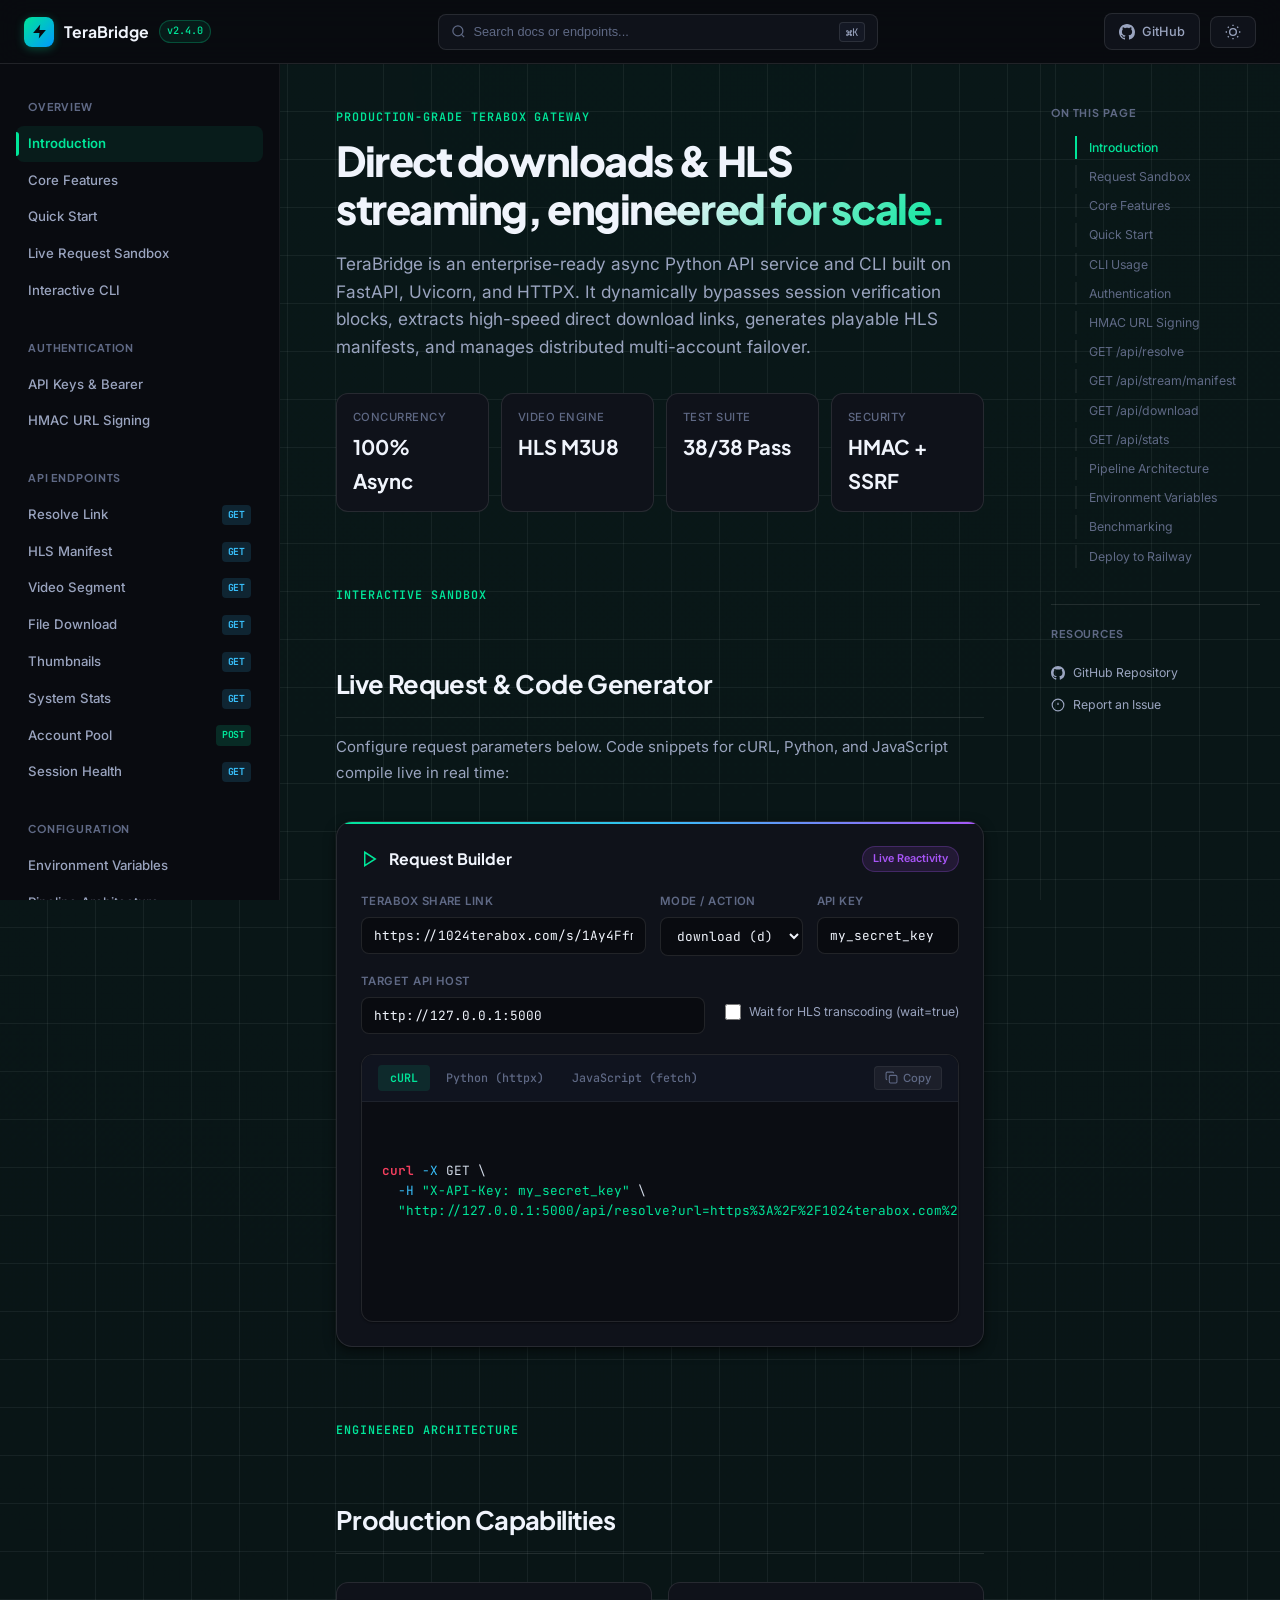
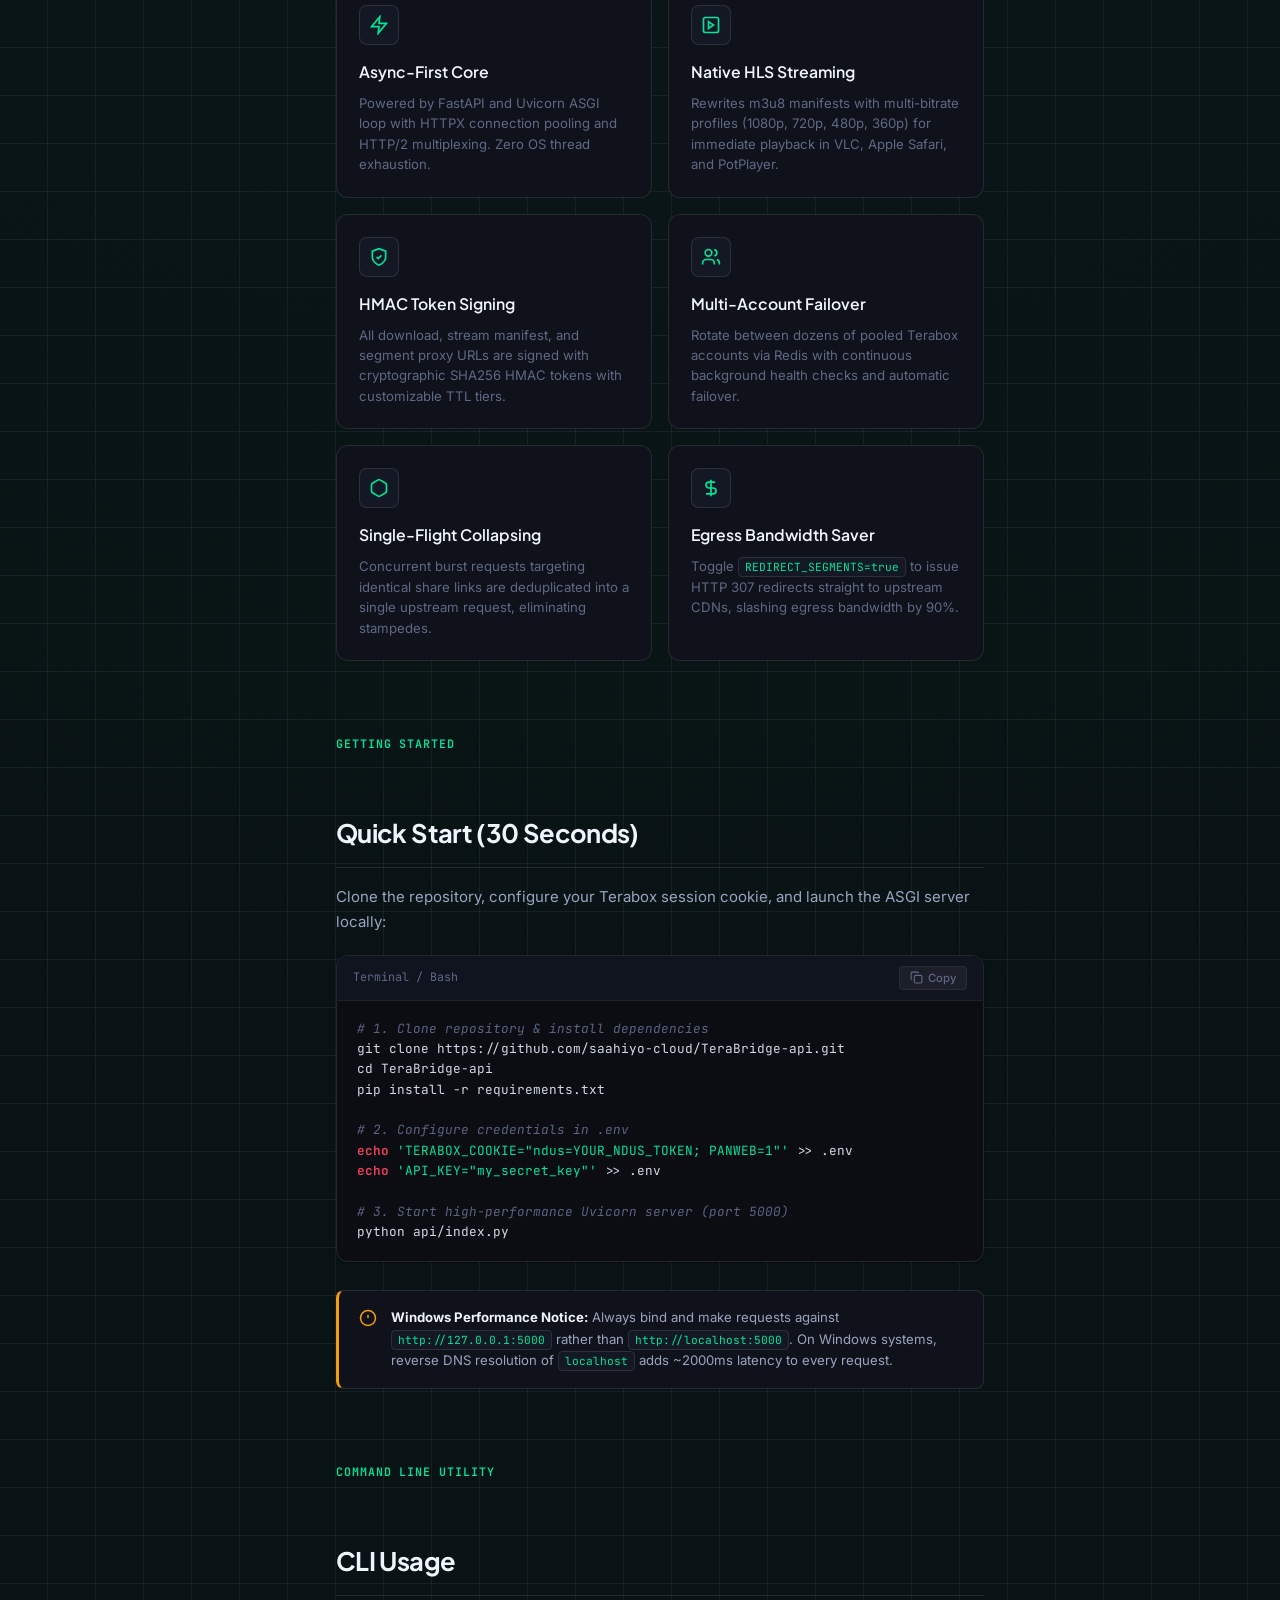
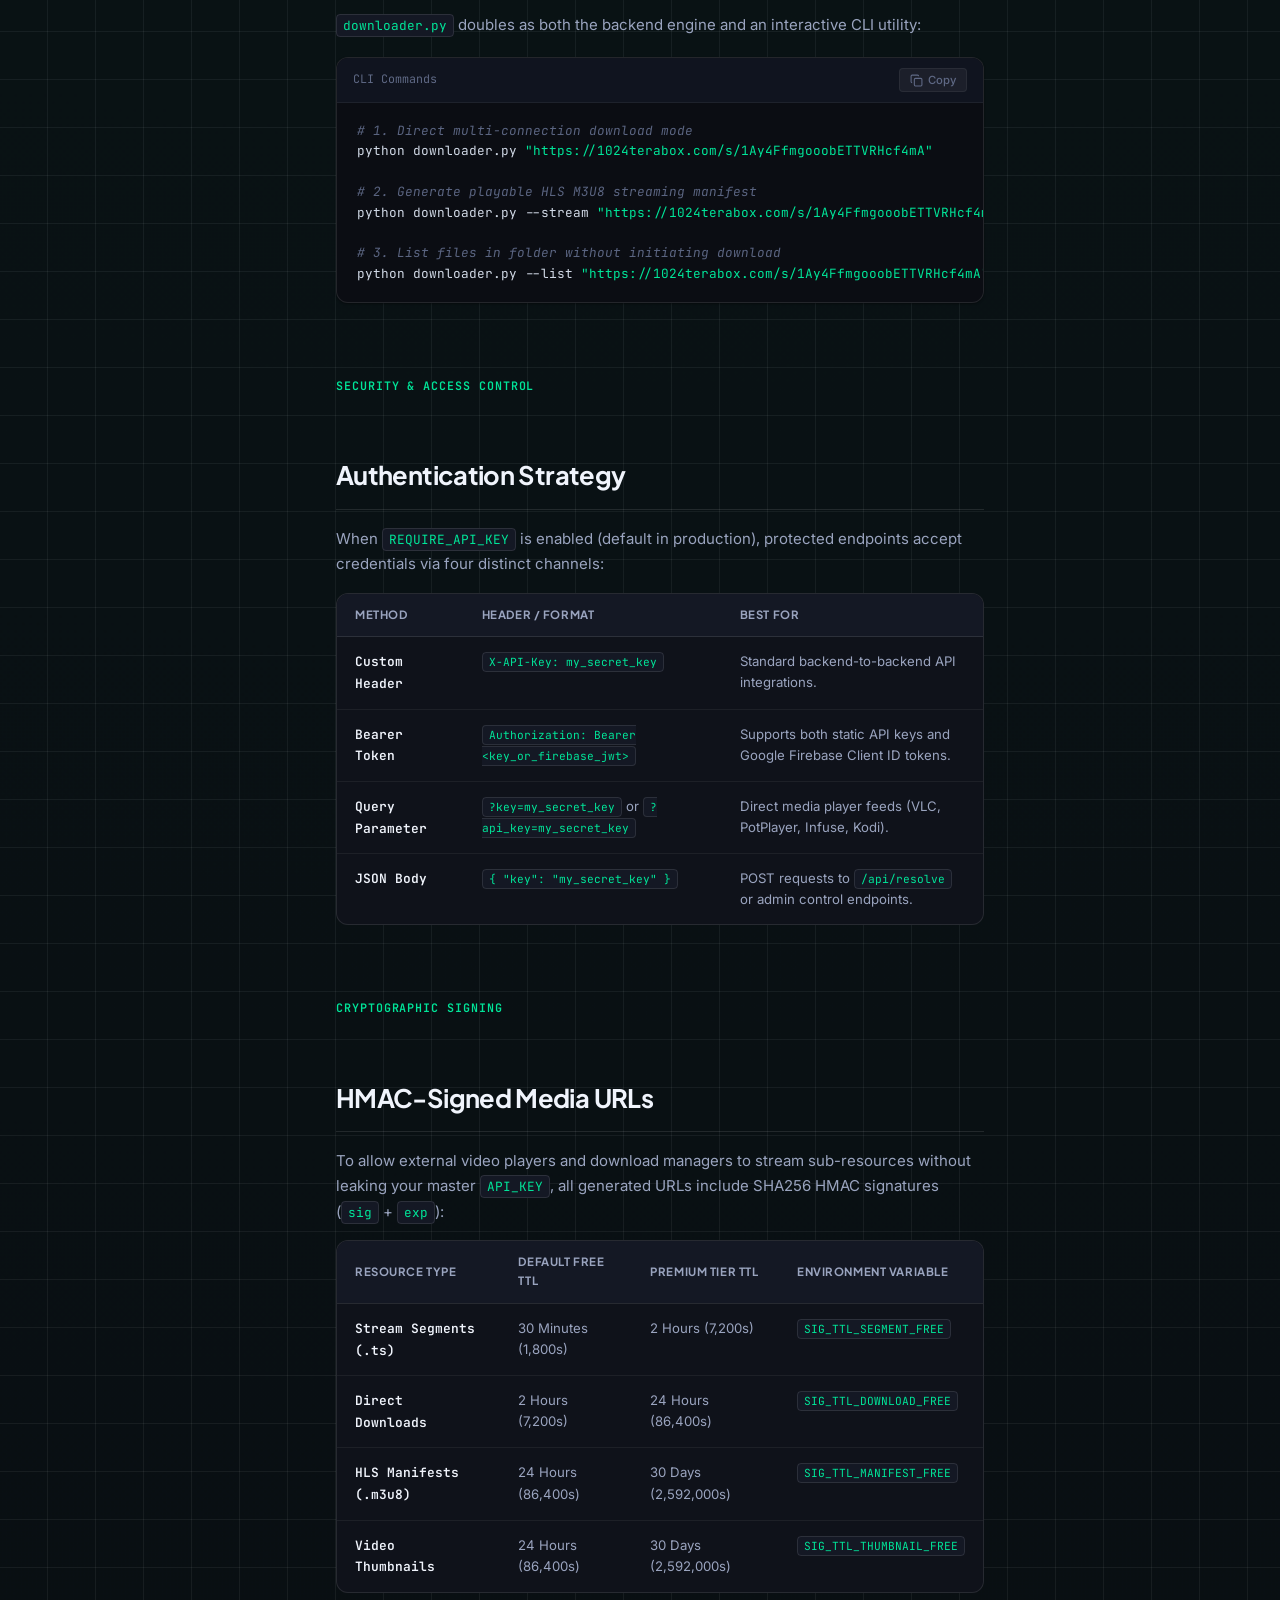
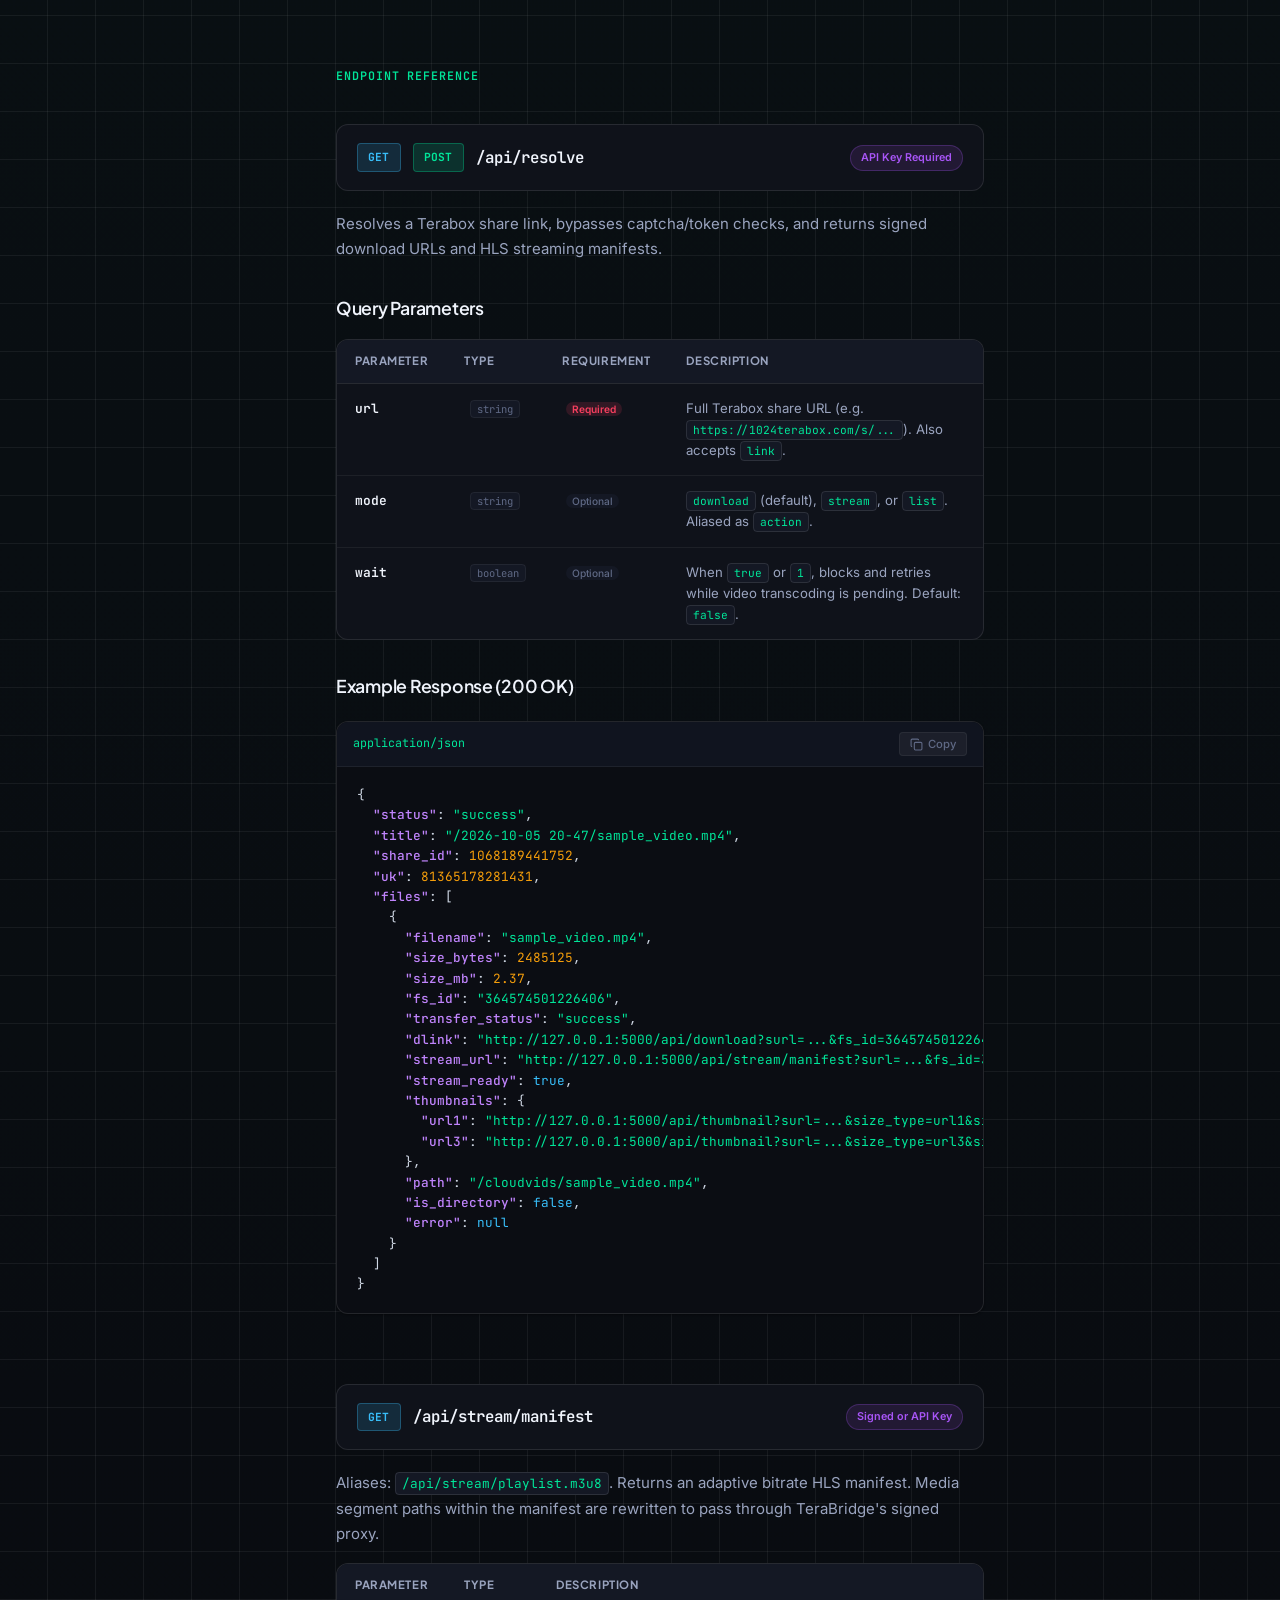
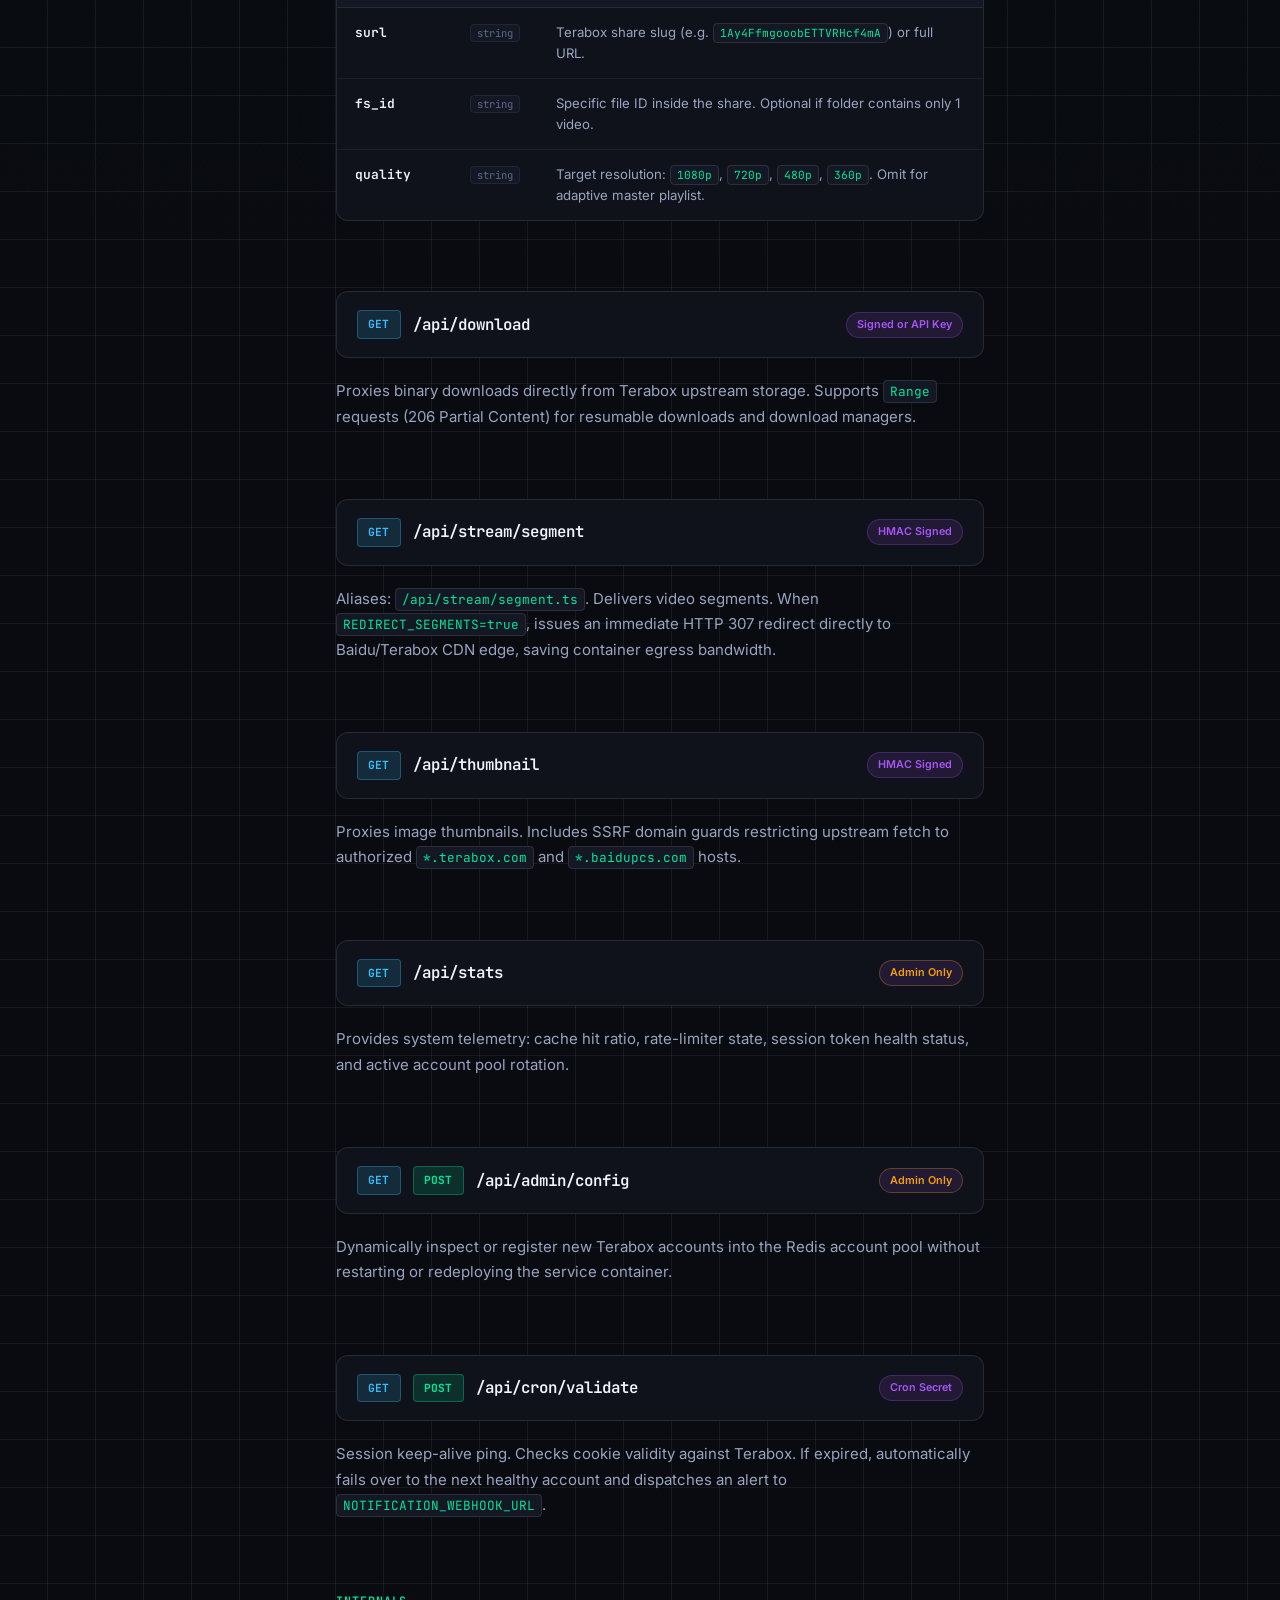
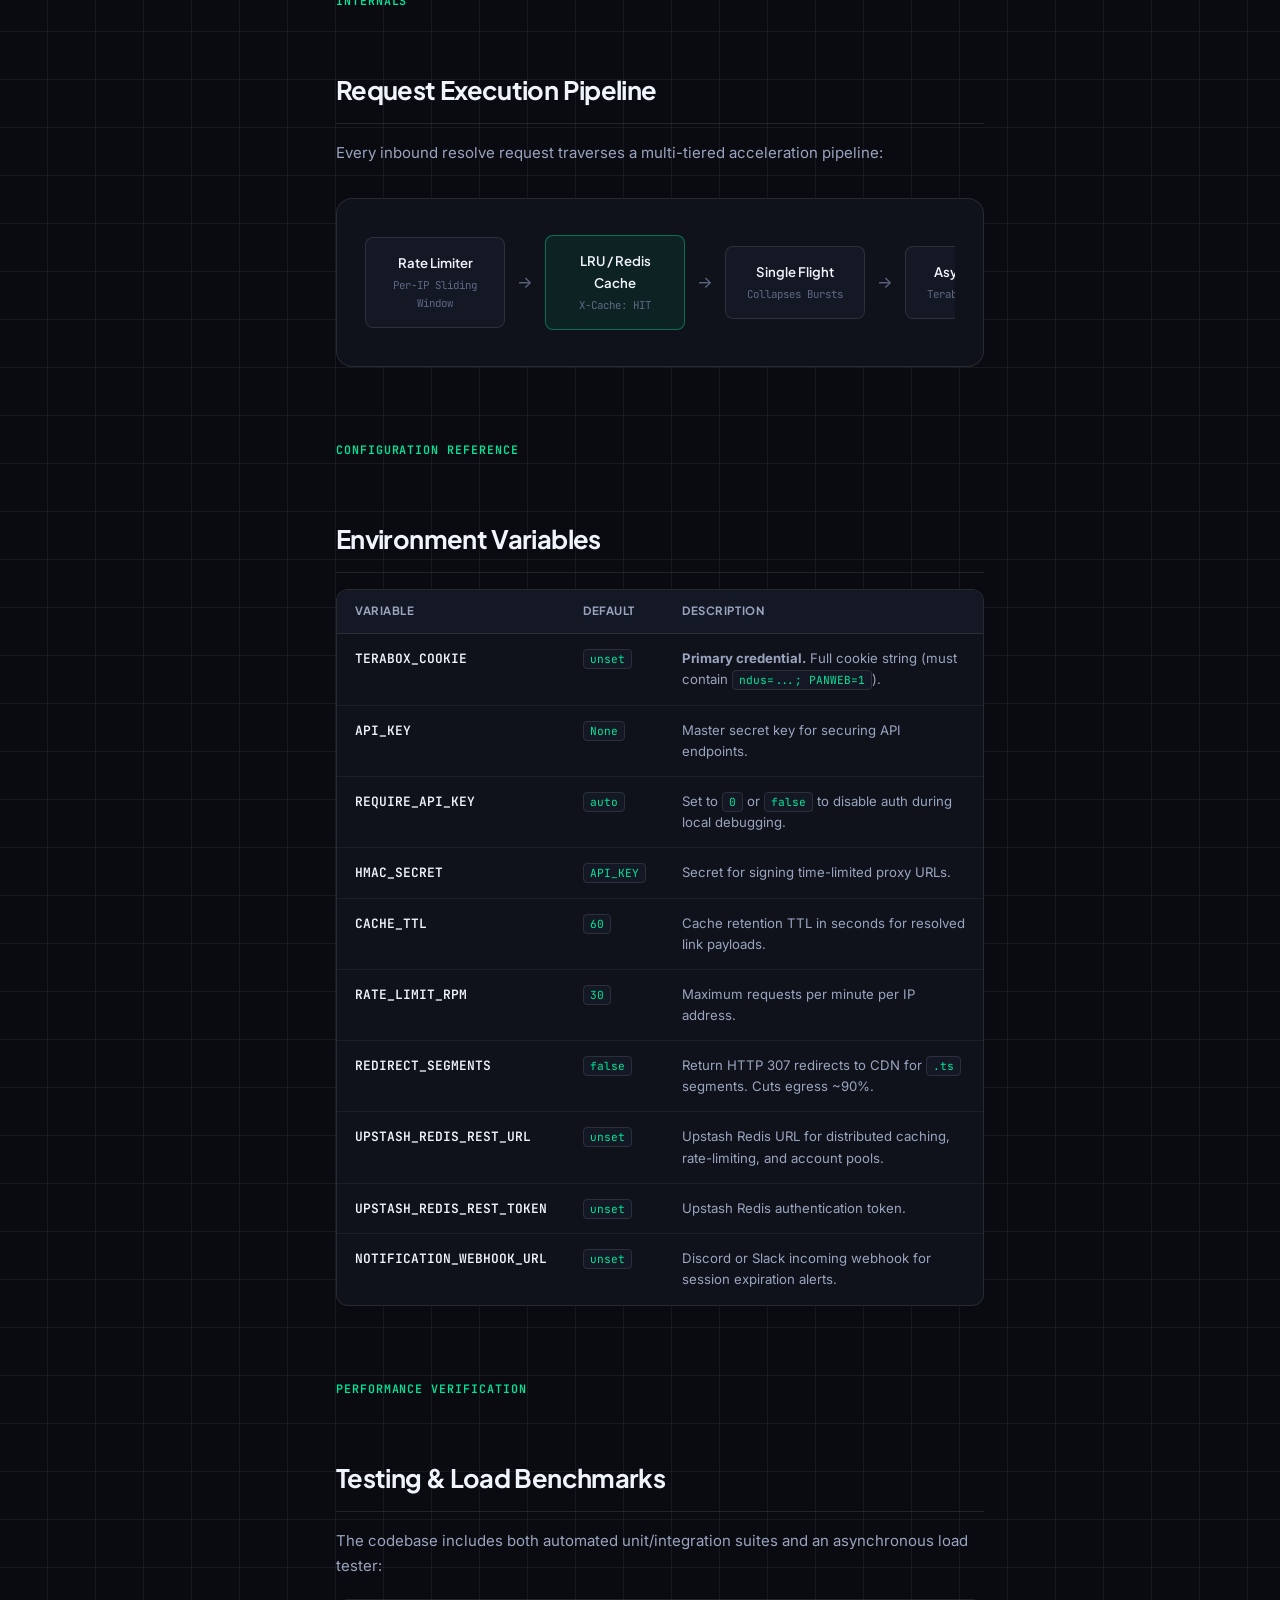
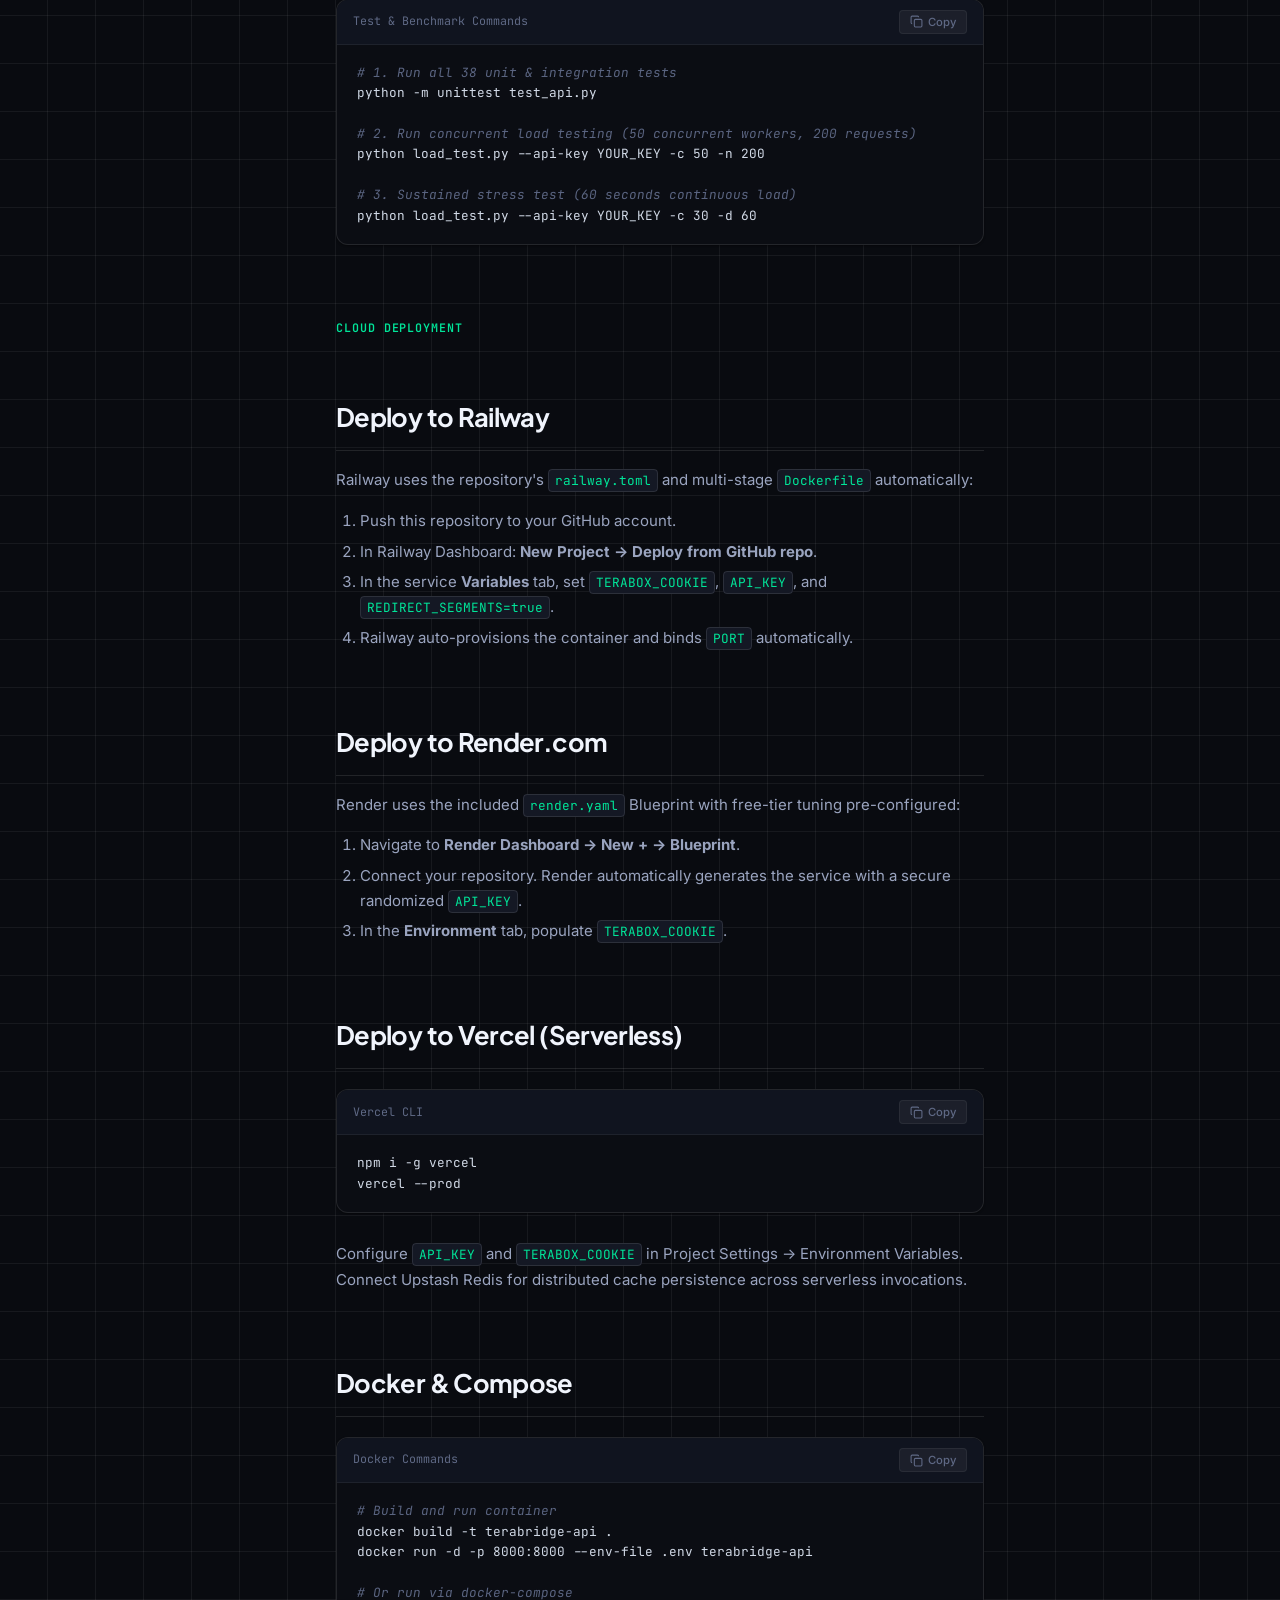
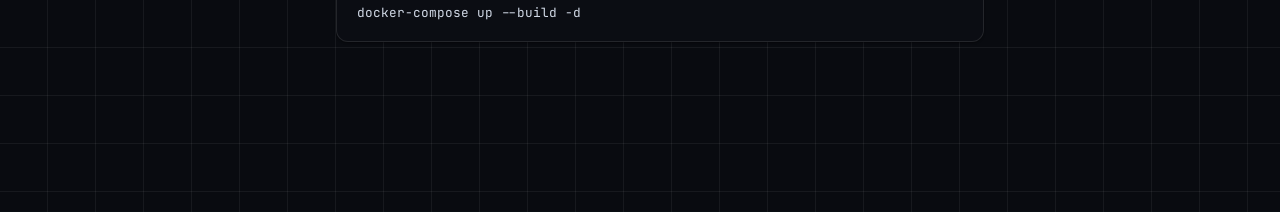
==== docs/index.html @ dd1322c7 "docs: add modern interactive developer documentation portal for GitHub Pages" ====
<!DOCTYPE html>
<html lang="en" data-theme="dark">
<head>
  <meta charset="UTF-8">
  <meta name="viewport" content="width=device-width, initial-scale=1.0">
  <title>TeraBridge API — Developer Documentation</title>
  <meta name="description" content="High-concurrency async Python API and CLI for programmatic Terabox direct download links, HLS video manifests, and multi-account proxying.">
  <link rel="preconnect" href="https://fonts.googleapis.com">
  <link rel="preconnect" href="https://fonts.gstatic.com" crossorigin>
  <link href="https://fonts.googleapis.com/css2?family=Plus+Jakarta+Sans:wght@400;500;600;700;800&family=JetBrains+Mono:ital,wght@0,400;0,500;0,600;1,400&family=Inter:wght@400;500;600&display=swap" rel="stylesheet">
  <link rel="stylesheet" href="style.css">
</head>
<body>

<!-- Global Header -->
<header class="top-header">
  <div class="header-left">
    <button class="mobile-menu-toggle" id="mobile-menu-toggle" aria-label="Open Navigation">
      <svg width="20" height="20" viewBox="0 0 24 24" fill="none" stroke="currentColor" stroke-width="2"><path d="M4 6h16M4 12h16M4 18h16"/></svg>
    </button>
    <a href="#" class="brand-wrapper">
      <div class="brand-icon">
        <svg viewBox="0 0 24 24"><path d="M13 2L3 14h9l-1 8 10-12h-9l1-8z"/></svg>
      </div>
      <span>TeraBridge</span>
      <span class="brand-badge">v2.4.0</span>
    </a>
  </div>

  <div class="header-center">
    <button class="search-trigger" aria-label="Search Documentation">
      <span>
        <svg width="15" height="15" viewBox="0 0 24 24" fill="none" stroke="currentColor" stroke-width="2"><circle cx="11" cy="11" r="8"/><path d="m21 21-4.35-4.35"/></svg>
        Search docs or endpoints...
      </span>
      <span class="kbd">⌘K</span>
    </button>
  </div>

  <div class="header-right">
    <a href="https://github.com/saahiyo-cloud/TeraBridge-api" target="_blank" rel="noopener" class="header-btn">
      <svg width="16" height="16" viewBox="0 0 24 24" fill="currentColor"><path d="M12 0C5.37 0 0 5.37 0 12c0 5.31 3.435 9.795 8.205 11.385.6.105.825-.255.825-.57 0-.285-.015-1.23-.015-2.235-3.015.555-3.795-.735-4.035-1.41-.135-.345-.72-1.41-1.23-1.695-.42-.225-1.02-.78-.015-.795.945-.015 1.62.87 1.845 1.23 1.08 1.815 2.805 1.305 3.495.99.105-.78.42-1.305.765-1.605-2.67-.3-5.46-1.335-5.46-5.925 0-1.305.465-2.385 1.23-3.225-.12-.3-.54-1.53.12-3.18 0 0 1.005-.315 3.3 1.23.96-.27 1.98-.405 3-.405s2.04.135 3 .405c2.295-1.56 3.3-1.23 3.3-1.23.66 1.65.24 2.88.12 3.18.765.84 1.23 1.905 1.23 3.225 0 4.605-2.805 5.625-5.475 5.925.435.375.81 1.095.81 2.22 0 1.605-.015 2.895-.015 3.3 0 .315.225.69.825.57A12.02 12.02 0 0024 12c0-6.63-5.37-12-12-12z"/></svg>
      GitHub
    </a>
    <button class="header-btn" id="theme-toggle" aria-label="Toggle Theme">
      <!-- Icon populated by script.js -->
    </button>
  </div>
</header>

<!-- Main App Layout -->
<div class="docs-layout">
  
  <!-- Left Column: Navigation Sidebar -->
  <aside class="docs-sidebar" id="docs-sidebar">
    <div class="nav-group">
      <div class="nav-group-title">Overview</div>
      <a href="#overview" class="nav-link active">Introduction</a>
      <a href="#features" class="nav-link">Core Features</a>
      <a href="#quickstart" class="nav-link">Quick Start</a>
      <a href="#interactive-sandbox" class="nav-link">Live Request Sandbox</a>
      <a href="#cli" class="nav-link">Interactive CLI</a>
    </div>

    <div class="nav-group">
      <div class="nav-group-title">Authentication</div>
      <a href="#authentication" class="nav-link">API Keys &amp; Bearer</a>
      <a href="#url-signing" class="nav-link">HMAC URL Signing</a>
    </div>

    <div class="nav-group">
      <div class="nav-group-title">API Endpoints</div>
      <a href="#ep-resolve" class="nav-link">
        <span>Resolve Link</span>
        <span class="nav-method get">GET</span>
      </a>
      <a href="#ep-manifest" class="nav-link">
        <span>HLS Manifest</span>
        <span class="nav-method get">GET</span>
      </a>
      <a href="#ep-segment" class="nav-link">
        <span>Video Segment</span>
        <span class="nav-method get">GET</span>
      </a>
      <a href="#ep-download" class="nav-link">
        <span>File Download</span>
        <span class="nav-method get">GET</span>
      </a>
      <a href="#ep-thumbnail" class="nav-link">
        <span>Thumbnails</span>
        <span class="nav-method get">GET</span>
      </a>
      <a href="#ep-stats" class="nav-link">
        <span>System Stats</span>
        <span class="nav-method get">GET</span>
      </a>
      <a href="#ep-admin" class="nav-link">
        <span>Account Pool</span>
        <span class="nav-method post">POST</span>
      </a>
      <a href="#ep-cron" class="nav-link">
        <span>Session Health</span>
        <span class="nav-method get">GET</span>
      </a>
    </div>

    <div class="nav-group">
      <div class="nav-group-title">Configuration</div>
      <a href="#environment-variables" class="nav-link">Environment Variables</a>
      <a href="#architecture" class="nav-link">Pipeline Architecture</a>
      <a href="#benchmarking" class="nav-link">Load Testing</a>
    </div>

    <div class="nav-group">
      <div class="nav-group-title">Production Deployment</div>
      <a href="#deploy-railway" class="nav-link">Railway (Docker)</a>
      <a href="#deploy-render" class="nav-link">Render.com Blueprint</a>
      <a href="#deploy-vercel" class="nav-link">Vercel Serverless</a>
      <a href="#deploy-docker" class="nav-link">Docker Compose</a>
    </div>
  </aside>

  <!-- Center Column: Primary Documentation Content -->
  <main class="docs-content">
    
    <!-- Hero / Overview -->
    <section class="docs-section" id="overview">
      <div class="eyebrow">Production-Grade Terabox Gateway</div>
      <h1 class="docs-title">Direct downloads &amp; HLS streaming, <span class="gradient-text">engineered for scale.</span></h1>
      <p class="lead-text">
        TeraBridge is an enterprise-ready async Python API service and CLI built on FastAPI, Uvicorn, and HTTPX. It dynamically bypasses session verification blocks, extracts high-speed direct download links, generates playable HLS manifests, and manages distributed multi-account failover.
      </p>

      <div class="hero-stats-row">
        <div class="stat-pill">
          <div class="stat-pill-label">Concurrency</div>
          <div class="stat-pill-value">100% Async</div>
        </div>
        <div class="stat-pill">
          <div class="stat-pill-label">Video Engine</div>
          <div class="stat-pill-value">HLS M3U8</div>
        </div>
        <div class="stat-pill">
          <div class="stat-pill-label">Test Suite</div>
          <div class="stat-pill-value">38/38 Pass</div>
        </div>
        <div class="stat-pill">
          <div class="stat-pill-label">Security</div>
          <div class="stat-pill-value">HMAC + SSRF</div>
        </div>
      </div>
    </section>

    <!-- Interactive Live Sandbox -->
    <section class="docs-section" id="interactive-sandbox">
      <div class="eyebrow">Interactive Sandbox</div>
      <h2 class="section-heading">Live Request &amp; Code Generator</h2>
      <p>Configure request parameters below. Code snippets for cURL, Python, and JavaScript compile live in real time:</p>

      <div class="playground-card">
        <div class="playground-header">
          <div class="playground-title">
            <svg width="18" height="18" viewBox="0 0 24 24" fill="none" stroke="var(--brand)" stroke-width="2"><polygon points="5 3 19 12 5 21 5 3"/></svg>
            Request Builder
          </div>
          <span class="auth-badge">Live Reactivity</span>
        </div>

        <div class="playground-form-grid">
          <div class="input-field-group">
            <label for="sandbox-url">Terabox Share Link</label>
            <input type="text" id="sandbox-url" class="input-control" value="https://1024terabox.com/s/1Ay4FfmgooobETTVRHcf4mA">
          </div>
          <div class="input-field-group">
            <label for="sandbox-mode">Mode / Action</label>
            <select id="sandbox-mode" class="input-control">
              <option value="download">download (d)</option>
              <option value="stream">stream (s)</option>
              <option value="list">list (l)</option>
            </select>
          </div>
          <div class="input-field-group">
            <label for="sandbox-key">API Key</label>
            <input type="text" id="sandbox-key" class="input-control" value="my_secret_key">
          </div>
        </div>

        <div style="display: flex; gap: 20px; align-items: center; margin-bottom: 20px;">
          <div style="flex: 1;" class="input-field-group">
            <label for="sandbox-host">Target API Host</label>
            <input type="text" id="sandbox-host" class="input-control" value="http://127.0.0.1:5000">
          </div>
          <div style="display: flex; align-items: center; gap: 8px; margin-top: 18px;">
            <input type="checkbox" id="sandbox-wait" style="accent-color: var(--brand); width: 16px; height: 16px;">
            <label for="sandbox-wait" style="font-size: 0.82rem; color: var(--text-secondary); cursor: pointer;">Wait for HLS transcoding (wait=true)</label>
          </div>
        </div>

        <!-- Compiled Code Tabs -->
        <div class="code-window" style="margin: 0;">
          <div class="code-window-header">
            <div class="code-window-tabs">
              <button class="code-tab active" data-lang="curl">cURL</button>
              <button class="code-tab" data-lang="python">Python (httpx)</button>
              <button class="code-tab" data-lang="js">JavaScript (fetch)</button>
            </div>
            <div class="code-window-actions">
              <button class="copy-button">
                <svg width="13" height="13" viewBox="0 0 24 24" fill="none" stroke="currentColor" stroke-width="2"><rect width="14" height="14" x="8" y="8" rx="2" ry="2"/><path d="M4 16c-1.1 0-2-.9-2-2V4c0-1.1.9-2 2-2h10c1.1 0 2 .9 2 2"/></svg>
                Copy
              </button>
            </div>
          </div>
          <div class="code-content">
            <div class="code-snippet" data-lang="curl" id="snippet-curl"></div>
            <div class="code-snippet" data-lang="python" id="snippet-python" style="display: none;"></div>
            <div class="code-snippet" data-lang="js" id="snippet-js" style="display: none;"></div>
          </div>
        </div>
      </div>
    </section>

    <!-- Core Features Grid -->
    <section class="docs-section" id="features">
      <div class="eyebrow">Engineered Architecture</div>
      <h2 class="section-heading">Production Capabilities</h2>
      
      <div class="features-grid">
        <div class="feature-card">
          <div class="feature-icon-wrapper">
            <svg width="20" height="20" viewBox="0 0 24 24" fill="none" stroke="currentColor" stroke-width="2"><polygon points="13 2 3 14 12 14 11 22 21 10 12 10 13 2"/></svg>
          </div>
          <h3>Async-First Core</h3>
          <p>Powered by FastAPI and Uvicorn ASGI loop with HTTPX connection pooling and HTTP/2 multiplexing. Zero OS thread exhaustion.</p>
        </div>

        <div class="feature-card">
          <div class="feature-icon-wrapper">
            <svg width="20" height="20" viewBox="0 0 24 24" fill="none" stroke="currentColor" stroke-width="2"><rect width="18" height="18" x="3" y="3" rx="2"/><path d="m9 8 6 4-6 4Z"/></svg>
          </div>
          <h3>Native HLS Streaming</h3>
          <p>Rewrites m3u8 manifests with multi-bitrate profiles (1080p, 720p, 480p, 360p) for immediate playback in VLC, Apple Safari, and PotPlayer.</p>
        </div>

        <div class="feature-card">
          <div class="feature-icon-wrapper">
            <svg width="20" height="20" viewBox="0 0 24 24" fill="none" stroke="currentColor" stroke-width="2"><path d="M12 22s8-4 8-10V5l-8-3-8 3v7c0 6 8 10 8 10"/><path d="m9 12 2 2 4-4"/></svg>
          </div>
          <h3>HMAC Token Signing</h3>
          <p>All download, stream manifest, and segment proxy URLs are signed with cryptographic SHA256 HMAC tokens with customizable TTL tiers.</p>
        </div>

        <div class="feature-card">
          <div class="feature-icon-wrapper">
            <svg width="20" height="20" viewBox="0 0 24 24" fill="none" stroke="currentColor" stroke-width="2"><path d="M16 21v-2a4 4 0 0 0-4-4H6a4 4 0 0 0-4 4v2"/><circle cx="9" cy="7" r="4"/><path d="M22 21v-2a4 4 0 0 0-3-3.87"/><path d="M16 3.13a4 4 0 0 1 0 7.75"/></svg>
          </div>
          <h3>Multi-Account Failover</h3>
          <p>Rotate between dozens of pooled Terabox accounts via Redis with continuous background health checks and automatic failover.</p>
        </div>

        <div class="feature-card">
          <div class="feature-icon-wrapper">
            <svg width="20" height="20" viewBox="0 0 24 24" fill="none" stroke="currentColor" stroke-width="2"><path d="M21 16V8a2 2 0 0 0-1-1.73l-7-4a2 2 0 0 0-2 0l-7 4A2 2 0 0 0 3 8v8a2 2 0 0 0 1 1.73l7 4a2 2 0 0 0 2 0l7-4A2 2 0 0 0 21 16z"/></svg>
          </div>
          <h3>Single-Flight Collapsing</h3>
          <p>Concurrent burst requests targeting identical share links are deduplicated into a single upstream request, eliminating stampedes.</p>
        </div>

        <div class="feature-card">
          <div class="feature-icon-wrapper">
            <svg width="20" height="20" viewBox="0 0 24 24" fill="none" stroke="currentColor" stroke-width="2"><path d="M12 2v20M17 5H9.5a3.5 3.5 0 0 0 0 7h5a3.5 3.5 0 0 1 0 7H6"/></svg>
          </div>
          <h3>Egress Bandwidth Saver</h3>
          <p>Toggle <code>REDIRECT_SEGMENTS=true</code> to issue HTTP 307 redirects straight to upstream CDNs, slashing egress bandwidth by 90%.</p>
        </div>
      </div>
    </section>

    <!-- Quick Start -->
    <section class="docs-section" id="quickstart">
      <div class="eyebrow">Getting Started</div>
      <h2 class="section-heading">Quick Start (30 Seconds)</h2>
      <p>Clone the repository, configure your Terabox session cookie, and launch the ASGI server locally:</p>

      <div class="code-window">
        <div class="code-window-header">
          <div class="code-window-tabs">
            <span style="font-family: var(--font-mono); font-size: 0.78rem; color: var(--text-muted);">Terminal / Bash</span>
          </div>
          <button class="copy-button">
            <svg width="13" height="13" viewBox="0 0 24 24" fill="none" stroke="currentColor" stroke-width="2"><rect width="14" height="14" x="8" y="8" rx="2" ry="2"/><path d="M4 16c-1.1 0-2-.9-2-2V4c0-1.1.9-2 2-2h10c1.1 0 2 .9 2 2"/></svg>
            Copy
          </button>
        </div>
        <div class="code-content"><span class="tok-comment"># 1. Clone repository & install dependencies</span>
git clone https://github.com/saahiyo-cloud/TeraBridge-api.git
cd TeraBridge-api
pip install -r requirements.txt

<span class="tok-comment"># 2. Configure credentials in .env</span>
<span class="tok-cmd">echo</span> <span class="tok-str">'TERABOX_COOKIE="ndus=YOUR_NDUS_TOKEN; PANWEB=1"'</span> >> .env
<span class="tok-cmd">echo</span> <span class="tok-str">'API_KEY="my_secret_key"'</span> >> .env

<span class="tok-comment"># 3. Start high-performance Uvicorn server (port 5000)</span>
python api/index.py</div>
      </div>

      <div class="callout-box warning">
        <div class="callout-icon">
          <svg width="18" height="18" viewBox="0 0 24 24" fill="none" stroke="currentColor" stroke-width="2"><circle cx="12" cy="12" r="10"/><line x1="12" y1="8" x2="12" y2="12"/><line x1="12" y1="16" x2="12.01" y2="16"/></svg>
        </div>
        <div class="callout-body">
          <strong>Windows Performance Notice:</strong> Always bind and make requests against <code>http://127.0.0.1:5000</code> rather than <code>http://localhost:5000</code>. On Windows systems, reverse DNS resolution of <code>localhost</code> adds ~2000ms latency to every request.
        </div>
      </div>
    </section>

    <!-- CLI Section -->
    <section class="docs-section" id="cli">
      <div class="eyebrow">Command Line Utility</div>
      <h2 class="section-heading">CLI Usage</h2>
      <p><code>downloader.py</code> doubles as both the backend engine and an interactive CLI utility:</p>

      <div class="code-window">
        <div class="code-window-header">
          <span style="font-family: var(--font-mono); font-size: 0.78rem; color: var(--text-muted);">CLI Commands</span>
          <button class="copy-button">
            <svg width="13" height="13" viewBox="0 0 24 24" fill="none" stroke="currentColor" stroke-width="2"><rect width="14" height="14" x="8" y="8" rx="2" ry="2"/><path d="M4 16c-1.1 0-2-.9-2-2V4c0-1.1.9-2 2-2h10c1.1 0 2 .9 2 2"/></svg>
            Copy
          </button>
        </div>
        <div class="code-content"><span class="tok-comment"># 1. Direct multi-connection download mode</span>
python downloader.py <span class="tok-str">"https://1024terabox.com/s/1Ay4FfmgooobETTVRHcf4mA"</span>

<span class="tok-comment"># 2. Generate playable HLS M3U8 streaming manifest</span>
python downloader.py --stream <span class="tok-str">"https://1024terabox.com/s/1Ay4FfmgooobETTVRHcf4mA"</span>

<span class="tok-comment"># 3. List files in folder without initiating download</span>
python downloader.py --list <span class="tok-str">"https://1024terabox.com/s/1Ay4FfmgooobETTVRHcf4mA"</span></div>
      </div>
    </section>

    <!-- Authentication -->
    <section class="docs-section" id="authentication">
      <div class="eyebrow">Security &amp; Access Control</div>
      <h2 class="section-heading">Authentication Strategy</h2>
      <p>When <code>REQUIRE_API_KEY</code> is enabled (default in production), protected endpoints accept credentials via four distinct channels:</p>

      <div class="spec-table-wrap">
        <table class="spec-table">
          <thead>
            <tr>
              <th>Method</th>
              <th>Header / Format</th>
              <th>Best For</th>
            </tr>
          </thead>
          <tbody>
            <tr>
              <td><span class="param-name">Custom Header</span></td>
              <td><code>X-API-Key: my_secret_key</code></td>
              <td>Standard backend-to-backend API integrations.</td>
            </tr>
            <tr>
              <td><span class="param-name">Bearer Token</span></td>
              <td><code>Authorization: Bearer &lt;key_or_firebase_jwt&gt;</code></td>
              <td>Supports both static API keys and Google Firebase Client ID tokens.</td>
            </tr>
            <tr>
              <td><span class="param-name">Query Parameter</span></td>
              <td><code>?key=my_secret_key</code> or <code>?api_key=my_secret_key</code></td>
              <td>Direct media player feeds (VLC, PotPlayer, Infuse, Kodi).</td>
            </tr>
            <tr>
              <td><span class="param-name">JSON Body</span></td>
              <td><code>{ "key": "my_secret_key" }</code></td>
              <td>POST requests to <code>/api/resolve</code> or admin control endpoints.</td>
            </tr>
          </tbody>
        </table>
      </div>
    </section>

    <!-- HMAC URL Signing -->
    <section class="docs-section" id="url-signing">
      <div class="eyebrow">Cryptographic Signing</div>
      <h2 class="section-heading">HMAC-Signed Media URLs</h2>
      <p>To allow external video players and download managers to stream sub-resources without leaking your master <code>API_KEY</code>, all generated URLs include SHA256 HMAC signatures (<code>sig</code> + <code>exp</code>):</p>

      <div class="spec-table-wrap">
        <table class="spec-table">
          <thead>
            <tr>
              <th>Resource Type</th>
              <th>Default Free TTL</th>
              <th>Premium Tier TTL</th>
              <th>Environment Variable</th>
            </tr>
          </thead>
          <tbody>
            <tr>
              <td><span class="param-name">Stream Segments (.ts)</span></td>
              <td>30 Minutes (1,800s)</td>
              <td>2 Hours (7,200s)</td>
              <td><code>SIG_TTL_SEGMENT_FREE</code></td>
            </tr>
            <tr>
              <td><span class="param-name">Direct Downloads</span></td>
              <td>2 Hours (7,200s)</td>
              <td>24 Hours (86,400s)</td>
              <td><code>SIG_TTL_DOWNLOAD_FREE</code></td>
            </tr>
            <tr>
              <td><span class="param-name">HLS Manifests (.m3u8)</span></td>
              <td>24 Hours (86,400s)</td>
              <td>30 Days (2,592,000s)</td>
              <td><code>SIG_TTL_MANIFEST_FREE</code></td>
            </tr>
            <tr>
              <td><span class="param-name">Video Thumbnails</span></td>
              <td>24 Hours (86,400s)</td>
              <td>30 Days (2,592,000s)</td>
              <td><code>SIG_TTL_THUMBNAIL_FREE</code></td>
            </tr>
          </tbody>
        </table>
      </div>
    </section>

    <!-- Endpoint: /api/resolve -->
    <section class="docs-section" id="ep-resolve">
      <div class="eyebrow">Endpoint Reference</div>
      
      <div class="endpoint-header-card">
        <div class="endpoint-signature">
          <span class="http-badge get">GET</span>
          <span class="http-badge post">POST</span>
          <span class="endpoint-path">/api/resolve</span>
        </div>
        <div class="endpoint-meta">
          <span class="auth-badge">API Key Required</span>
        </div>
      </div>

      <p>Resolves a Terabox share link, bypasses captcha/token checks, and returns signed download URLs and HLS streaming manifests.</p>

      <h3 class="sub-heading">Query Parameters</h3>
      <div class="spec-table-wrap">
        <table class="spec-table">
          <thead>
            <tr>
              <th>Parameter</th>
              <th>Type</th>
              <th>Requirement</th>
              <th>Description</th>
            </tr>
          </thead>
          <tbody>
            <tr>
              <td><span class="param-name">url</span></td>
              <td><span class="type-pill">string</span></td>
              <td><span class="req-pill">Required</span></td>
              <td>Full Terabox share URL (e.g. <code>https://1024terabox.com/s/...</code>). Also accepts <code>link</code>.</td>
            </tr>
            <tr>
              <td><span class="param-name">mode</span></td>
              <td><span class="type-pill">string</span></td>
              <td><span class="opt-pill">Optional</span></td>
              <td><code>download</code> (default), <code>stream</code>, or <code>list</code>. Aliased as <code>action</code>.</td>
            </tr>
            <tr>
              <td><span class="param-name">wait</span></td>
              <td><span class="type-pill">boolean</span></td>
              <td><span class="opt-pill">Optional</span></td>
              <td>When <code>true</code> or <code>1</code>, blocks and retries while video transcoding is pending. Default: <code>false</code>.</td>
            </tr>
          </tbody>
        </table>
      </div>

      <h3 class="sub-heading">Example Response (200 OK)</h3>
      <div class="code-window">
        <div class="code-window-header">
          <span style="font-family: var(--font-mono); font-size: 0.78rem; color: var(--brand);">application/json</span>
          <button class="copy-button">
            <svg width="13" height="13" viewBox="0 0 24 24" fill="none" stroke="currentColor" stroke-width="2"><rect width="14" height="14" x="8" y="8" rx="2" ry="2"/><path d="M4 16c-1.1 0-2-.9-2-2V4c0-1.1.9-2 2-2h10c1.1 0 2 .9 2 2"/></svg>
            Copy
          </button>
        </div>
        <div class="code-content">{
  <span class="tok-key">"status"</span>: <span class="tok-str">"success"</span>,
  <span class="tok-key">"title"</span>: <span class="tok-str">"/2026-10-05 20-47/sample_video.mp4"</span>,
  <span class="tok-key">"share_id"</span>: <span class="tok-num">1068189441752</span>,
  <span class="tok-key">"uk"</span>: <span class="tok-num">81365178281431</span>,
  <span class="tok-key">"files"</span>: [
    {
      <span class="tok-key">"filename"</span>: <span class="tok-str">"sample_video.mp4"</span>,
      <span class="tok-key">"size_bytes"</span>: <span class="tok-num">2485125</span>,
      <span class="tok-key">"size_mb"</span>: <span class="tok-num">2.37</span>,
      <span class="tok-key">"fs_id"</span>: <span class="tok-str">"364574501226406"</span>,
      <span class="tok-key">"transfer_status"</span>: <span class="tok-str">"success"</span>,
      <span class="tok-key">"dlink"</span>: <span class="tok-str">"http://127.0.0.1:5000/api/download?surl=...&fs_id=364574501226406&sig=7a8b...&exp=1728200000"</span>,
      <span class="tok-key">"stream_url"</span>: <span class="tok-str">"http://127.0.0.1:5000/api/stream/manifest?surl=...&fs_id=364574501226406&sig=c19f...&exp=1728280000"</span>,
      <span class="tok-key">"stream_ready"</span>: <span class="tok-bool">true</span>,
      <span class="tok-key">"thumbnails"</span>: {
        <span class="tok-key">"url1"</span>: <span class="tok-str">"http://127.0.0.1:5000/api/thumbnail?surl=...&size_type=url1&sig=..."</span>,
        <span class="tok-key">"url3"</span>: <span class="tok-str">"http://127.0.0.1:5000/api/thumbnail?surl=...&size_type=url3&sig=..."</span>
      },
      <span class="tok-key">"path"</span>: <span class="tok-str">"/cloudvids/sample_video.mp4"</span>,
      <span class="tok-key">"is_directory"</span>: <span class="tok-bool">false</span>,
      <span class="tok-key">"error"</span>: <span class="tok-bool">null</span>
    }
  ]
}</div>
      </div>
    </section>

    <!-- Endpoint: /api/stream/manifest -->
    <section class="docs-section" id="ep-manifest">
      <div class="endpoint-header-card">
        <div class="endpoint-signature">
          <span class="http-badge get">GET</span>
          <span class="endpoint-path">/api/stream/manifest</span>
        </div>
        <div class="endpoint-meta">
          <span class="auth-badge">Signed or API Key</span>
        </div>
      </div>
      <p>Aliases: <code>/api/stream/playlist.m3u8</code>. Returns an adaptive bitrate HLS manifest. Media segment paths within the manifest are rewritten to pass through TeraBridge's signed proxy.</p>

      <div class="spec-table-wrap">
        <table class="spec-table">
          <thead>
            <tr>
              <th>Parameter</th>
              <th>Type</th>
              <th>Description</th>
            </tr>
          </thead>
          <tbody>
            <tr>
              <td><span class="param-name">surl</span></td>
              <td><span class="type-pill">string</span></td>
              <td>Terabox share slug (e.g. <code>1Ay4FfmgooobETTVRHcf4mA</code>) or full URL.</td>
            </tr>
            <tr>
              <td><span class="param-name">fs_id</span></td>
              <td><span class="type-pill">string</span></td>
              <td>Specific file ID inside the share. Optional if folder contains only 1 video.</td>
            </tr>
            <tr>
              <td><span class="param-name">quality</span></td>
              <td><span class="type-pill">string</span></td>
              <td>Target resolution: <code>1080p</code>, <code>720p</code>, <code>480p</code>, <code>360p</code>. Omit for adaptive master playlist.</td>
            </tr>
          </tbody>
        </table>
      </div>
    </section>

    <!-- Endpoint: /api/download -->
    <section class="docs-section" id="ep-download">
      <div class="endpoint-header-card">
        <div class="endpoint-signature">
          <span class="http-badge get">GET</span>
          <span class="endpoint-path">/api/download</span>
        </div>
        <div class="endpoint-meta">
          <span class="auth-badge">Signed or API Key</span>
        </div>
      </div>
      <p>Proxies binary downloads directly from Terabox upstream storage. Supports <code>Range</code> requests (206 Partial Content) for resumable downloads and download managers.</p>
    </section>

    <!-- Endpoint: /api/stream/segment -->
    <section class="docs-section" id="ep-segment">
      <div class="endpoint-header-card">
        <div class="endpoint-signature">
          <span class="http-badge get">GET</span>
          <span class="endpoint-path">/api/stream/segment</span>
        </div>
        <div class="endpoint-meta">
          <span class="auth-badge">HMAC Signed</span>
        </div>
      </div>
      <p>Aliases: <code>/api/stream/segment.ts</code>. Delivers video segments. When <code>REDIRECT_SEGMENTS=true</code>, issues an immediate HTTP 307 redirect directly to Baidu/Terabox CDN edge, saving container egress bandwidth.</p>
    </section>

    <!-- Endpoint: /api/thumbnail -->
    <section class="docs-section" id="ep-thumbnail">
      <div class="endpoint-header-card">
        <div class="endpoint-signature">
          <span class="http-badge get">GET</span>
          <span class="endpoint-path">/api/thumbnail</span>
        </div>
        <div class="endpoint-meta">
          <span class="auth-badge">HMAC Signed</span>
        </div>
      </div>
      <p>Proxies image thumbnails. Includes SSRF domain guards restricting upstream fetch to authorized <code>*.terabox.com</code> and <code>*.baidupcs.com</code> hosts.</p>
    </section>

    <!-- Endpoint: /api/stats -->
    <section class="docs-section" id="ep-stats">
      <div class="endpoint-header-card">
        <div class="endpoint-signature">
          <span class="http-badge get">GET</span>
          <span class="endpoint-path">/api/stats</span>
        </div>
        <div class="endpoint-meta">
          <span class="auth-badge" style="color: var(--accent-amber); border-color: rgba(245, 158, 11, 0.3);">Admin Only</span>
        </div>
      </div>
      <p>Provides system telemetry: cache hit ratio, rate-limiter state, session token health status, and active account pool rotation.</p>
    </section>

    <!-- Endpoint: /api/admin/config -->
    <section class="docs-section" id="ep-admin">
      <div class="endpoint-header-card">
        <div class="endpoint-signature">
          <span class="http-badge get">GET</span>
          <span class="http-badge post">POST</span>
          <span class="endpoint-path">/api/admin/config</span>
        </div>
        <div class="endpoint-meta">
          <span class="auth-badge" style="color: var(--accent-amber); border-color: rgba(245, 158, 11, 0.3);">Admin Only</span>
        </div>
      </div>
      <p>Dynamically inspect or register new Terabox accounts into the Redis account pool without restarting or redeploying the service container.</p>
    </section>

    <!-- Endpoint: /api/cron/validate -->
    <section class="docs-section" id="ep-cron">
      <div class="endpoint-header-card">
        <div class="endpoint-signature">
          <span class="http-badge get">GET</span>
          <span class="http-badge post">POST</span>
          <span class="endpoint-path">/api/cron/validate</span>
        </div>
        <div class="endpoint-meta">
          <span class="auth-badge">Cron Secret</span>
        </div>
      </div>
      <p>Session keep-alive ping. Checks cookie validity against Terabox. If expired, automatically fails over to the next healthy account and dispatches an alert to <code>NOTIFICATION_WEBHOOK_URL</code>.</p>
    </section>

    <!-- Architecture Pipeline -->
    <section class="docs-section" id="architecture">
      <div class="eyebrow">Internals</div>
      <h2 class="section-heading">Request Execution Pipeline</h2>
      <p>Every inbound resolve request traverses a multi-tiered acceleration pipeline:</p>

      <div class="pipeline-diagram">
        <div class="pipeline-flow">
          <div class="pipeline-node">
            <div class="pipeline-node-name">Rate Limiter</div>
            <div class="pipeline-node-sub">Per-IP Sliding Window</div>
          </div>
          <div class="pipeline-connector">→</div>
          <div class="pipeline-node active">
            <div class="pipeline-node-name">LRU / Redis Cache</div>
            <div class="pipeline-node-sub">X-Cache: HIT</div>
          </div>
          <div class="pipeline-connector">→</div>
          <div class="pipeline-node">
            <div class="pipeline-node-name">Single Flight</div>
            <div class="pipeline-node-sub">Collapses Bursts</div>
          </div>
          <div class="pipeline-connector">→</div>
          <div class="pipeline-node">
            <div class="pipeline-node-name">Async HTTPX</div>
            <div class="pipeline-node-sub">Terabox Upstream</div>
          </div>
        </div>
      </div>
    </section>

    <!-- Environment Variables -->
    <section class="docs-section" id="environment-variables">
      <div class="eyebrow">Configuration Reference</div>
      <h2 class="section-heading">Environment Variables</h2>

      <div class="spec-table-wrap">
        <table class="spec-table">
          <thead>
            <tr>
              <th>Variable</th>
              <th>Default</th>
              <th>Description</th>
            </tr>
          </thead>
          <tbody>
            <tr>
              <td><span class="param-name">TERABOX_COOKIE</span></td>
              <td><code>unset</code></td>
              <td><strong>Primary credential.</strong> Full cookie string (must contain <code>ndus=...; PANWEB=1</code>).</td>
            </tr>
            <tr>
              <td><span class="param-name">API_KEY</span></td>
              <td><code>None</code></td>
              <td>Master secret key for securing API endpoints.</td>
            </tr>
            <tr>
              <td><span class="param-name">REQUIRE_API_KEY</span></td>
              <td><code>auto</code></td>
              <td>Set to <code>0</code> or <code>false</code> to disable auth during local debugging.</td>
            </tr>
            <tr>
              <td><span class="param-name">HMAC_SECRET</span></td>
              <td><code>API_KEY</code></td>
              <td>Secret for signing time-limited proxy URLs.</td>
            </tr>
            <tr>
              <td><span class="param-name">CACHE_TTL</span></td>
              <td><code>60</code></td>
              <td>Cache retention TTL in seconds for resolved link payloads.</td>
            </tr>
            <tr>
              <td><span class="param-name">RATE_LIMIT_RPM</span></td>
              <td><code>30</code></td>
              <td>Maximum requests per minute per IP address.</td>
            </tr>
            <tr>
              <td><span class="param-name">REDIRECT_SEGMENTS</span></td>
              <td><code>false</code></td>
              <td>Return HTTP 307 redirects to CDN for <code>.ts</code> segments. Cuts egress ~90%.</td>
            </tr>
            <tr>
              <td><span class="param-name">UPSTASH_REDIS_REST_URL</span></td>
              <td><code>unset</code></td>
              <td>Upstash Redis URL for distributed caching, rate-limiting, and account pools.</td>
            </tr>
            <tr>
              <td><span class="param-name">UPSTASH_REDIS_REST_TOKEN</span></td>
              <td><code>unset</code></td>
              <td>Upstash Redis authentication token.</td>
            </tr>
            <tr>
              <td><span class="param-name">NOTIFICATION_WEBHOOK_URL</span></td>
              <td><code>unset</code></td>
              <td>Discord or Slack incoming webhook for session expiration alerts.</td>
            </tr>
          </tbody>
        </table>
      </div>
    </section>

    <!-- Benchmarking & Testing -->
    <section class="docs-section" id="benchmarking">
      <div class="eyebrow">Performance Verification</div>
      <h2 class="section-heading">Testing &amp; Load Benchmarks</h2>
      <p>The codebase includes both automated unit/integration suites and an asynchronous load tester:</p>

      <div class="code-window">
        <div class="code-window-header">
          <span style="font-family: var(--font-mono); font-size: 0.78rem; color: var(--text-muted);">Test &amp; Benchmark Commands</span>
          <button class="copy-button">
            <svg width="13" height="13" viewBox="0 0 24 24" fill="none" stroke="currentColor" stroke-width="2"><rect width="14" height="14" x="8" y="8" rx="2" ry="2"/><path d="M4 16c-1.1 0-2-.9-2-2V4c0-1.1.9-2 2-2h10c1.1 0 2 .9 2 2"/></svg>
            Copy
          </button>
        </div>
        <div class="code-content"><span class="tok-comment"># 1. Run all 38 unit & integration tests</span>
python -m unittest test_api.py

<span class="tok-comment"># 2. Run concurrent load testing (50 concurrent workers, 200 requests)</span>
python load_test.py --api-key YOUR_KEY -c 50 -n 200

<span class="tok-comment"># 3. Sustained stress test (60 seconds continuous load)</span>
python load_test.py --api-key YOUR_KEY -c 30 -d 60</div>
      </div>
    </section>

    <!-- Deployment: Railway -->
    <section class="docs-section" id="deploy-railway">
      <div class="eyebrow">Cloud Deployment</div>
      <h2 class="section-heading">Deploy to Railway</h2>
      <p>Railway uses the repository's <code>railway.toml</code> and multi-stage <code>Dockerfile</code> automatically:</p>
      <ol>
        <li>Push this repository to your GitHub account.</li>
        <li>In Railway Dashboard: <strong>New Project → Deploy from GitHub repo</strong>.</li>
        <li>In the service <strong>Variables</strong> tab, set <code>TERABOX_COOKIE</code>, <code>API_KEY</code>, and <code>REDIRECT_SEGMENTS=true</code>.</li>
        <li>Railway auto-provisions the container and binds <code>PORT</code> automatically.</li>
      </ol>
    </section>

    <!-- Deployment: Render -->
    <section class="docs-section" id="deploy-render">
      <h2 class="section-heading">Deploy to Render.com</h2>
      <p>Render uses the included <code>render.yaml</code> Blueprint with free-tier tuning pre-configured:</p>
      <ol>
        <li>Navigate to <strong>Render Dashboard → New + → Blueprint</strong>.</li>
        <li>Connect your repository. Render automatically generates the service with a secure randomized <code>API_KEY</code>.</li>
        <li>In the <strong>Environment</strong> tab, populate <code>TERABOX_COOKIE</code>.</li>
      </ol>
    </section>

    <!-- Deployment: Vercel -->
    <section class="docs-section" id="deploy-vercel">
      <h2 class="section-heading">Deploy to Vercel (Serverless)</h2>
      <div class="code-window">
        <div class="code-window-header">
          <span style="font-family: var(--font-mono); font-size: 0.78rem; color: var(--text-muted);">Vercel CLI</span>
          <button class="copy-button">
            <svg width="13" height="13" viewBox="0 0 24 24" fill="none" stroke="currentColor" stroke-width="2"><rect width="14" height="14" x="8" y="8" rx="2" ry="2"/><path d="M4 16c-1.1 0-2-.9-2-2V4c0-1.1.9-2 2-2h10c1.1 0 2 .9 2 2"/></svg>
            Copy
          </button>
        </div>
        <div class="code-content">npm i -g vercel
vercel --prod</div>
      </div>
      <p>Configure <code>API_KEY</code> and <code>TERABOX_COOKIE</code> in Project Settings → Environment Variables. Connect Upstash Redis for distributed cache persistence across serverless invocations.</p>
    </section>

    <!-- Deployment: Docker -->
    <section class="docs-section" id="deploy-docker">
      <h2 class="section-heading">Docker &amp; Compose</h2>
      <div class="code-window">
        <div class="code-window-header">
          <span style="font-family: var(--font-mono); font-size: 0.78rem; color: var(--text-muted);">Docker Commands</span>
          <button class="copy-button">
            <svg width="13" height="13" viewBox="0 0 24 24" fill="none" stroke="currentColor" stroke-width="2"><rect width="14" height="14" x="8" y="8" rx="2" ry="2"/><path d="M4 16c-1.1 0-2-.9-2-2V4c0-1.1.9-2 2-2h10c1.1 0 2 .9 2 2"/></svg>
            Copy
          </button>
        </div>
        <div class="code-content"><span class="tok-comment"># Build and run container</span>
docker build -t terabridge-api .
docker run -d -p 8000:8000 --env-file .env terabridge-api

<span class="tok-comment"># Or run via docker-compose</span>
docker-compose up --build -d</div>
      </div>
    </section>

  </main>

  <!-- Right Column: Table of Contents & Resources -->
  <aside class="docs-toc">
    <div class="toc-title">On this page</div>
    <ul class="toc-list">
      <li class="toc-item"><a href="#overview" class="toc-link active">Introduction</a></li>
      <li class="toc-item"><a href="#interactive-sandbox" class="toc-link">Request Sandbox</a></li>
      <li class="toc-item"><a href="#features" class="toc-link">Core Features</a></li>
      <li class="toc-item"><a href="#quickstart" class="toc-link">Quick Start</a></li>
      <li class="toc-item"><a href="#cli" class="toc-link">CLI Usage</a></li>
      <li class="toc-item"><a href="#authentication" class="toc-link">Authentication</a></li>
      <li class="toc-item"><a href="#url-signing" class="toc-link">HMAC URL Signing</a></li>
      <li class="toc-item"><a href="#ep-resolve" class="toc-link">GET /api/resolve</a></li>
      <li class="toc-item"><a href="#ep-manifest" class="toc-link">GET /api/stream/manifest</a></li>
      <li class="toc-item"><a href="#ep-download" class="toc-link">GET /api/download</a></li>
      <li class="toc-item"><a href="#ep-stats" class="toc-link">GET /api/stats</a></li>
      <li class="toc-item"><a href="#architecture" class="toc-link">Pipeline Architecture</a></li>
      <li class="toc-item"><a href="#environment-variables" class="toc-link">Environment Variables</a></li>
      <li class="toc-item"><a href="#benchmarking" class="toc-link">Benchmarking</a></li>
      <li class="toc-item"><a href="#deploy-railway" class="toc-link">Deploy to Railway</a></li>
    </ul>

    <div class="toc-community">
      <div class="toc-title">Resources</div>
      <a href="https://github.com/saahiyo-cloud/TeraBridge-api" target="_blank" rel="noopener" class="toc-community-link">
        <svg width="14" height="14" viewBox="0 0 24 24" fill="currentColor"><path d="M12 0C5.37 0 0 5.37 0 12c0 5.31 3.435 9.795 8.205 11.385.6.105.825-.255.825-.57 0-.285-.015-1.23-.015-2.235-3.015.555-3.795-.735-4.035-1.41-.135-.345-.72-1.41-1.23-1.695-.42-.225-1.02-.78-.015-.795.945-.015 1.62.87 1.845 1.23 1.08 1.815 2.805 1.305 3.495.99.105-.78.42-1.305.765-1.605-2.67-.3-5.46-1.335-5.46-5.925 0-1.305.465-2.385 1.23-3.225-.12-.3-.54-1.53.12-3.18 0 0 1.005-.315 3.3 1.23.96-.27 1.98-.405 3-.405s2.04.135 3 .405c2.295-1.56 3.3-1.23 3.3-1.23.66 1.65.24 2.88.12 3.18.765.84 1.23 1.905 1.23 3.225 0 4.605-2.805 5.625-5.475 5.925.435.375.81 1.095.81 2.22 0 1.605-.015 2.895-.015 3.3 0 .315.225.69.825.57A12.02 12.02 0 0024 12c0-6.63-5.37-12-12-12z"/></svg>
        GitHub Repository
      </a>
      <a href="https://github.com/saahiyo-cloud/TeraBridge-api/issues" target="_blank" rel="noopener" class="toc-community-link">
        <svg width="14" height="14" viewBox="0 0 24 24" fill="none" stroke="currentColor" stroke-width="2"><circle cx="12" cy="12" r="10"/><line x1="12" y1="8" x2="12" y2="12"/><line x1="12" y1="16" x2="12.01" y2="16"/></svg>
        Report an Issue
      </a>
    </div>
  </aside>

</div>

<!-- Command Palette Search Modal -->
<div class="search-modal-backdrop" id="search-modal">
  <div class="search-modal">
    <div class="search-modal-input-wrap">
      <svg width="18" height="18" viewBox="0 0 24 24" fill="none" stroke="var(--text-muted)" stroke-width="2"><circle cx="11" cy="11" r="8"/><path d="m21 21-4.35-4.35"/></svg>
      <input type="text" id="search-modal-input" class="search-modal-input" placeholder="Type a command, section, or endpoint...">
      <span class="kbd">ESC</span>
    </div>
    <div class="search-modal-results" id="search-modal-results">
      <!-- Injected by script.js -->
    </div>
  </div>
</div>

<script src="script.js"></script>
</body>
</html>
---- docs/style.css ----
/* ==========================================================================
   TeraBridge API Documentation — Design System
   Crafted with bespoke aesthetic: Linear / Vercel / Stripe inspired developer docs
   ========================================================================== */

@import url('https://fonts.googleapis.com/css2?family=Plus+Jakarta+Sans:wght@400;500;600;700;800&family=JetBrains+Mono:ital,wght@0,400;0,500;0,600;1,400&family=Inter:wght@400;500;600&display=swap');

:root {
  /* Color Palette - Dark default (Engineered Obsidian) */
  --bg-canvas: #090b10;
  --bg-subtle: #0f121a;
  --bg-surface: #141824;
  --bg-surface-elevated: #1a2030;
  --bg-surface-hover: #22293d;

  --border-muted: rgba(255, 255, 255, 0.06);
  --border-subtle: rgba(255, 255, 255, 0.10);
  --border-strong: rgba(255, 255, 255, 0.18);
  --border-glow: rgba(0, 230, 153, 0.35);

  --text-primary: #f0f4fc;
  --text-secondary: #9aa4bf;
  --text-muted: #5f6985;
  --text-inverse: #090b10;

  /* Accent - Mint Electric & Cobalt Sapphire */
  --brand: #00e599;
  --brand-hover: #10f4aa;
  --brand-glow: rgba(0, 229, 153, 0.18);
  --brand-subtle: rgba(0, 229, 153, 0.08);

  --accent-cyan: #38bdf8;
  --accent-purple: #a855f7;
  --accent-amber: #f59e0b;
  --accent-rose: #f43f5e;
  --accent-blue: #3b82f6;

  /* Code Syntax Theme */
  --code-bg: #0b0d13;
  --code-header-bg: #10141f;
  --tok-comment: #5a6480;
  --tok-keyword: #f43f5e;
  --tok-string: #00e599;
  --tok-number: #f59e0b;
  --tok-boolean: #38bdf8;
  --tok-property: #c084fc;
  --tok-variable: #e2e8f0;
  --tok-function: #60a5fa;
  --tok-operator: #94a3b8;

  /* Sizing & Layout */
  --sidebar-width: 280px;
  --toc-width: 240px;
  --header-height: 64px;
  --radius-xs: 4px;
  --radius-sm: 8px;
  --radius-md: 12px;
  --radius-lg: 16px;
  --radius-pill: 9999px;

  /* Typography */
  --font-display: 'Plus Jakarta Sans', system-ui, -apple-system, sans-serif;
  --font-body: 'Inter', system-ui, -apple-system, sans-serif;
  --font-mono: 'JetBrains Mono', ui-monospace, Menlo, Consolas, monospace;

  /* Shadows */
  --shadow-sm: 0 1px 2px rgba(0, 0, 0, 0.4);
  --shadow-md: 0 4px 12px rgba(0, 0, 0, 0.5), 0 1px 3px rgba(0, 0, 0, 0.3);
  --shadow-lg: 0 12px 32px rgba(0, 0, 0, 0.6), 0 2px 6px rgba(0, 0, 0, 0.3);
  --shadow-glow: 0 0 24px var(--brand-glow);
}

[data-theme="light"] {
  --bg-canvas: #f8fafc;
  --bg-subtle: #ffffff;
  --bg-surface: #f1f5f9;
  --bg-surface-elevated: #ffffff;
  --bg-surface-hover: #e2e8f0;

  --border-muted: rgba(0, 0, 0, 0.06);
  --border-subtle: rgba(0, 0, 0, 0.10);
  --border-strong: rgba(0, 0, 0, 0.20);
  --border-glow: rgba(0, 168, 107, 0.25);

  --text-primary: #0f172a;
  --text-secondary: #475569;
  --text-muted: #94a3b8;
  --text-inverse: #ffffff;

  --brand: #059669;
  --brand-hover: #047857;
  --brand-glow: rgba(5, 150, 105, 0.15);
  --brand-subtle: rgba(5, 150, 105, 0.08);

  --code-bg: #0f172a;
  --code-header-bg: #1e293b;

  --shadow-sm: 0 1px 2px rgba(0, 0, 0, 0.05);
  --shadow-md: 0 4px 12px rgba(0, 0, 0, 0.08);
  --shadow-lg: 0 12px 32px rgba(0, 0, 0, 0.12);
}

/* ==========================================================================
   Base & Resets
   ========================================================================== */
*, *::before, *::after {
  box-sizing: border-box;
  margin: 0;
  padding: 0;
}

html {
  font-family: var(--font-body);
  font-size: 15px;
  line-height: 1.65;
  color: var(--text-primary);
  background-color: var(--bg-canvas);
  scroll-behavior: smooth;
  scroll-padding-top: calc(var(--header-height) + 24px);
  -webkit-font-smoothing: antialiased;
  -moz-osx-font-smoothing: grayscale;
}

body {
  min-height: 100vh;
  background-color: var(--bg-canvas);
  background-image: 
    radial-gradient(circle at 50% 0%, rgba(0, 229, 153, 0.06) 0%, transparent 60%),
    linear-gradient(to right, var(--border-muted) 1px, transparent 1px),
    linear-gradient(to bottom, var(--border-muted) 1px, transparent 1px);
  background-size: 100% 100%, 48px 48px, 48px 48px;
  background-position: 0 0, -1px -1px, -1px -1px;
}

a {
  color: var(--brand);
  text-decoration: none;
  transition: color 0.15s ease;
}

a:hover {
  color: var(--brand-hover);
}

::selection {
  background: rgba(0, 229, 153, 0.25);
  color: var(--text-primary);
}

/* ==========================================================================
   Navbar
   ========================================================================== */
.top-header {
  position: fixed;
  top: 0;
  left: 0;
  right: 0;
  height: var(--header-height);
  z-index: 100;
  background: rgba(9, 11, 16, 0.82);
  backdrop-filter: blur(16px);
  -webkit-backdrop-filter: blur(16px);
  border-bottom: 1px solid var(--border-subtle);
  display: flex;
  align-items: center;
  justify-content: space-between;
  padding: 0 24px;
}

[data-theme="light"] .top-header {
  background: rgba(255, 255, 255, 0.85);
}

.header-left {
  display: flex;
  align-items: center;
  gap: 16px;
}

.mobile-menu-toggle {
  display: none;
  background: transparent;
  border: 1px solid var(--border-subtle);
  border-radius: var(--radius-sm);
  color: var(--text-secondary);
  padding: 6px;
  cursor: pointer;
}

.brand-wrapper {
  display: flex;
  align-items: center;
  gap: 10px;
  font-family: var(--font-display);
  font-weight: 700;
  font-size: 1.05rem;
  color: var(--text-primary);
}

.brand-icon {
  width: 30px;
  height: 30px;
  border-radius: var(--radius-sm);
  background: linear-gradient(135deg, #00e599 0%, #0099ff 100%);
  display: grid;
  place-items: center;
  box-shadow: 0 2px 10px rgba(0, 229, 153, 0.3);
}

.brand-icon svg {
  width: 17px;
  height: 17px;
  fill: #090b10;
}

.brand-badge {
  font-family: var(--font-mono);
  font-size: 0.68rem;
  font-weight: 500;
  padding: 2px 7px;
  background: var(--brand-subtle);
  border: 1px solid rgba(0, 229, 153, 0.25);
  color: var(--brand);
  border-radius: var(--radius-pill);
}

.header-center {
  flex: 1;
  max-width: 440px;
  margin: 0 24px;
}

.search-trigger {
  width: 100%;
  background: var(--bg-subtle);
  border: 1px solid var(--border-subtle);
  border-radius: var(--radius-sm);
  padding: 7px 12px;
  color: var(--text-muted);
  font-size: 0.85rem;
  display: flex;
  align-items: center;
  justify-content: space-between;
  cursor: pointer;
  transition: all 0.2s ease;
}

.search-trigger:hover {
  border-color: var(--border-strong);
  color: var(--text-secondary);
  background: var(--bg-surface);
}

.search-trigger span {
  display: flex;
  align-items: center;
  gap: 8px;
}

.kbd {
  font-family: var(--font-mono);
  font-size: 0.7rem;
  padding: 2px 6px;
  background: var(--bg-surface);
  border: 1px solid var(--border-subtle);
  border-radius: var(--radius-xs);
  color: var(--text-secondary);
}

.header-right {
  display: flex;
  align-items: center;
  gap: 10px;
}

.header-btn {
  display: inline-flex;
  align-items: center;
  gap: 7px;
  padding: 7px 14px;
  border-radius: var(--radius-sm);
  font-size: 0.85rem;
  font-weight: 500;
  color: var(--text-secondary);
  background: var(--bg-subtle);
  border: 1px solid var(--border-subtle);
  transition: all 0.15s ease;
  cursor: pointer;
}

.header-btn:hover {
  color: var(--text-primary);
  border-color: var(--border-strong);
  background: var(--bg-surface);
}

.header-btn.primary {
  background: var(--brand);
  color: #090b10;
  font-weight: 600;
  border-color: transparent;
  box-shadow: 0 2px 10px rgba(0, 229, 153, 0.25);
}

.header-btn.primary:hover {
  background: var(--brand-hover);
  color: #090b10;
  box-shadow: 0 4px 16px rgba(0, 229, 153, 0.4);
}

/* ==========================================================================
   Documentation App Layout (3-Column)
   ========================================================================== */
.docs-layout {
  display: flex;
  min-height: calc(100vh - var(--header-height));
  margin-top: var(--header-height);
}

/* --- Left Sidebar Navigation --- */
.docs-sidebar {
  width: var(--sidebar-width);
  height: calc(100vh - var(--header-height));
  position: sticky;
  top: var(--header-height);
  overflow-y: auto;
  padding: 28px 16px 60px;
  border-right: 1px solid var(--border-muted);
  background: var(--bg-canvas);
  flex-shrink: 0;
}

.docs-sidebar::-webkit-scrollbar {
  width: 5px;
}

.docs-sidebar::-webkit-scrollbar-thumb {
  background: var(--border-subtle);
  border-radius: var(--radius-pill);
}

.nav-group {
  margin-bottom: 24px;
}

.nav-group-title {
  font-family: var(--font-display);
  font-size: 0.72rem;
  font-weight: 700;
  text-transform: uppercase;
  letter-spacing: 0.08em;
  color: var(--text-muted);
  padding: 6px 12px;
  margin-bottom: 4px;
  display: flex;
  align-items: center;
  justify-content: space-between;
}

.nav-link {
  display: flex;
  align-items: center;
  justify-content: space-between;
  padding: 7px 12px;
  border-radius: var(--radius-sm);
  color: var(--text-secondary);
  font-size: 0.88rem;
  font-weight: 500;
  margin: 1px 0;
  transition: all 0.12s ease;
  position: relative;
}

.nav-link:hover {
  color: var(--text-primary);
  background: var(--bg-surface);
}

.nav-link.active {
  color: var(--brand);
  background: var(--brand-subtle);
  font-weight: 600;
}

.nav-link.active::before {
  content: '';
  position: absolute;
  left: 0;
  top: 6px;
  bottom: 6px;
  width: 3px;
  background: var(--brand);
  border-radius: 0 var(--radius-xs) var(--radius-xs) 0;
}

.nav-method {
  font-family: var(--font-mono);
  font-size: 0.65rem;
  font-weight: 700;
  padding: 2px 6px;
  border-radius: var(--radius-xs);
  letter-spacing: -0.02em;
}

.nav-method.get {
  background: rgba(56, 189, 248, 0.15);
  color: var(--accent-cyan);
}

.nav-method.post {
  background: rgba(0, 229, 153, 0.15);
  color: var(--brand);
}

/* --- Center Main Content --- */
.docs-content {
  flex: 1;
  min-width: 0;
  padding: 40px 56px 100px;
  max-width: 890px;
}

/* --- Right Sticky TOC --- */
.docs-toc {
  width: var(--toc-width);
  height: calc(100vh - var(--header-height));
  position: sticky;
  top: var(--header-height);
  overflow-y: auto;
  padding: 40px 20px 60px 10px;
  border-left: 1px solid var(--border-muted);
  flex-shrink: 0;
  font-size: 0.82rem;
}

.toc-title {
  font-family: var(--font-display);
  font-size: 0.72rem;
  font-weight: 700;
  text-transform: uppercase;
  letter-spacing: 0.08em;
  color: var(--text-muted);
  margin-bottom: 14px;
}

.toc-list {
  list-style: none;
}

.toc-item {
  margin: 6px 0;
}

.toc-link {
  color: var(--text-muted);
  display: block;
  padding: 3px 0 3px 12px;
  border-left: 2px solid var(--border-muted);
  transition: all 0.15s ease;
  line-height: 1.4;
}

.toc-link:hover {
  color: var(--text-secondary);
  border-left-color: var(--border-strong);
}

.toc-link.active {
  color: var(--brand);
  border-left-color: var(--brand);
  font-weight: 500;
}

.toc-link.sub {
  padding-left: 22px;
  font-size: 0.78rem;
}

.toc-community {
  margin-top: 36px;
  padding-top: 20px;
  border-top: 1px solid var(--border-subtle);
}

.toc-community-link {
  display: flex;
  align-items: center;
  gap: 8px;
  color: var(--text-secondary);
  padding: 6px 0;
  font-size: 0.82rem;
}

.toc-community-link:hover {
  color: var(--text-primary);
}

/* ==========================================================================
   Typography & Sections
   ========================================================================== */
.docs-section {
  margin-bottom: 70px;
  scroll-margin-top: calc(var(--header-height) + 32px);
}

.eyebrow {
  font-family: var(--font-mono);
  font-size: 0.78rem;
  font-weight: 600;
  text-transform: uppercase;
  letter-spacing: 0.08em;
  color: var(--brand);
  margin-bottom: 10px;
  display: inline-flex;
  align-items: center;
  gap: 6px;
}

h1.docs-title {
  font-family: var(--font-display);
  font-size: 2.75rem;
  font-weight: 800;
  letter-spacing: -0.035em;
  line-height: 1.15;
  color: var(--text-primary);
  margin-bottom: 18px;
}

.gradient-text {
  background: linear-gradient(135deg, #f0f4fc 30%, #00e599 100%);
  -webkit-background-clip: text;
  background-clip: text;
  color: transparent;
}

[data-theme="light"] .gradient-text {
  background: linear-gradient(135deg, #0f172a 30%, #059669 100%);
  -webkit-background-clip: text;
  background-clip: text;
}

.lead-text {
  font-size: 1.15rem;
  line-height: 1.6;
  color: var(--text-secondary);
  margin-bottom: 30px;
  max-width: 740px;
}

h2.section-heading {
  font-family: var(--font-display);
  font-size: 1.7rem;
  font-weight: 700;
  letter-spacing: -0.025em;
  color: var(--text-primary);
  margin: 48px 0 16px;
  padding-bottom: 12px;
  border-bottom: 1px solid var(--border-subtle);
  display: flex;
  align-items: center;
  gap: 10px;
}

h3.sub-heading {
  font-family: var(--font-display);
  font-size: 1.18rem;
  font-weight: 600;
  letter-spacing: -0.015em;
  color: var(--text-primary);
  margin: 32px 0 12px;
}

p {
  color: var(--text-secondary);
  margin-bottom: 16px;
  line-height: 1.7;
}

ul, ol {
  color: var(--text-secondary);
  margin-bottom: 18px;
  padding-left: 24px;
}

li {
  margin-bottom: 6px;
}

/* ==========================================================================
   Hero Interactive Feature Badges & Stats
   ========================================================================== */
.hero-stats-row {
  display: grid;
  grid-template-columns: repeat(4, 1fr);
  gap: 12px;
  margin: 32px 0;
}

.stat-pill {
  background: var(--bg-subtle);
  border: 1px solid var(--border-subtle);
  border-radius: var(--radius-md);
  padding: 14px 16px;
  transition: transform 0.15s ease, border-color 0.15s ease;
}

.stat-pill:hover {
  transform: translateY(-2px);
  border-color: var(--border-strong);
}

.stat-pill-label {
  font-size: 0.75rem;
  font-weight: 500;
  color: var(--text-muted);
  text-transform: uppercase;
  letter-spacing: 0.04em;
  margin-bottom: 4px;
}

.stat-pill-value {
  font-family: var(--font-display);
  font-size: 1.35rem;
  font-weight: 700;
  color: var(--text-primary);
}

/* ==========================================================================
   Interactive API Sandbox / Live Playground Card
   ========================================================================== */
.playground-card {
  background: var(--bg-subtle);
  border: 1px solid var(--border-subtle);
  border-radius: var(--radius-lg);
  padding: 24px;
  margin: 36px 0;
  box-shadow: var(--shadow-md);
  position: relative;
  overflow: hidden;
}

.playground-card::before {
  content: '';
  position: absolute;
  top: 0;
  left: 0;
  right: 0;
  height: 2px;
  background: linear-gradient(90deg, #00e599, #38bdf8, #a855f7);
}

.playground-header {
  display: flex;
  align-items: center;
  justify-content: space-between;
  margin-bottom: 20px;
}

.playground-title {
  display: flex;
  align-items: center;
  gap: 10px;
  font-family: var(--font-display);
  font-size: 1.05rem;
  font-weight: 700;
  color: var(--text-primary);
}

.playground-form-grid {
  display: grid;
  grid-template-columns: 2fr 1fr 1fr;
  gap: 14px;
  margin-bottom: 16px;
}

.input-field-group label {
  display: block;
  font-size: 0.76rem;
  font-weight: 600;
  text-transform: uppercase;
  letter-spacing: 0.04em;
  color: var(--text-muted);
  margin-bottom: 6px;
}

.input-control {
  width: 100%;
  background: var(--bg-canvas);
  border: 1px solid var(--border-subtle);
  border-radius: var(--radius-sm);
  padding: 9px 12px;
  font-family: var(--font-mono);
  font-size: 0.85rem;
  color: var(--text-primary);
  outline: none;
  transition: all 0.15s ease;
}

.input-control:focus {
  border-color: var(--brand);
  box-shadow: 0 0 0 3px var(--brand-glow);
}

select.input-control {
  cursor: pointer;
}

/* ==========================================================================
   Code Blocks & Interactive Tab Switchers
   ========================================================================== */
.code-window {
  background: var(--code-bg);
  border: 1px solid var(--border-subtle);
  border-radius: var(--radius-md);
  margin: 20px 0 28px;
  overflow: hidden;
  box-shadow: var(--shadow-sm);
}

.code-window-header {
  background: var(--code-header-bg);
  padding: 10px 16px;
  display: flex;
  align-items: center;
  justify-content: space-between;
  border-bottom: 1px solid var(--border-muted);
}

.code-window-tabs {
  display: flex;
  align-items: center;
  gap: 4px;
}

.code-tab {
  background: transparent;
  border: none;
  color: var(--text-muted);
  font-family: var(--font-mono);
  font-size: 0.78rem;
  font-weight: 500;
  padding: 5px 12px;
  border-radius: var(--radius-xs);
  cursor: pointer;
  transition: all 0.15s ease;
}

.code-tab:hover {
  color: var(--text-secondary);
  background: rgba(255, 255, 255, 0.04);
}

.code-tab.active {
  color: var(--brand);
  background: rgba(0, 229, 153, 0.10);
  font-weight: 600;
}

.code-window-actions {
  display: flex;
  align-items: center;
  gap: 8px;
}

.copy-button {
  background: rgba(255, 255, 255, 0.05);
  border: 1px solid var(--border-muted);
  color: var(--text-muted);
  font-family: var(--font-body);
  font-size: 0.75rem;
  font-weight: 500;
  padding: 4px 10px;
  border-radius: var(--radius-xs);
  display: inline-flex;
  align-items: center;
  gap: 5px;
  cursor: pointer;
  transition: all 0.15s ease;
}

.copy-button:hover {
  color: var(--text-primary);
  background: rgba(255, 255, 255, 0.1);
  border-color: var(--border-subtle);
}

.copy-button.copied {
  color: var(--brand);
  border-color: rgba(0, 229, 153, 0.4);
  background: var(--brand-subtle);
}

.code-content {
  padding: 18px 20px;
  overflow-x: auto;
  font-family: var(--font-mono);
  font-size: 0.85rem;
  line-height: 1.6;
  color: #d1d9e6;
  white-space: pre;
}

/* Syntax Highlighting Tokens */
.tok-cmd { color: #f43f5e; font-weight: 600; }
.tok-opt { color: #38bdf8; }
.tok-str { color: #00e599; }
.tok-url { color: #60a5fa; text-decoration: underline; text-decoration-color: rgba(96, 165, 250, 0.4); }
.tok-key { color: #c084fc; font-weight: 500; }
.tok-val { color: #00e599; }
.tok-num { color: #f59e0b; }
.tok-bool { color: #38bdf8; }
.tok-comment { color: #5a6480; font-style: italic; }

:not(pre) > code {
  font-family: var(--font-mono);
  font-size: 0.85em;
  padding: 2px 6px;
  background: var(--bg-surface);
  border: 1px solid var(--border-subtle);
  border-radius: var(--radius-xs);
  color: var(--brand);
}

/* ==========================================================================
   Endpoint Header & Parameter Spec Blocks
   ========================================================================== */
.endpoint-header-card {
  background: var(--bg-subtle);
  border: 1px solid var(--border-subtle);
  border-radius: var(--radius-md);
  padding: 18px 20px;
  margin: 28px 0 20px;
  display: flex;
  align-items: center;
  justify-content: space-between;
  gap: 16px;
  flex-wrap: wrap;
}

.endpoint-signature {
  display: flex;
  align-items: center;
  gap: 12px;
  font-family: var(--font-mono);
  font-size: 1.05rem;
}

.http-badge {
  font-family: var(--font-mono);
  font-size: 0.75rem;
  font-weight: 700;
  padding: 4px 10px;
  border-radius: var(--radius-xs);
  letter-spacing: 0.02em;
}

.http-badge.get {
  background: rgba(56, 189, 248, 0.15);
  color: var(--accent-cyan);
  border: 1px solid rgba(56, 189, 248, 0.3);
}

.http-badge.post {
  background: rgba(0, 229, 153, 0.15);
  color: var(--brand);
  border: 1px solid rgba(0, 229, 153, 0.3);
}

.endpoint-path {
  font-weight: 600;
  color: var(--text-primary);
}

.endpoint-meta {
  display: flex;
  align-items: center;
  gap: 8px;
}

.auth-badge {
  font-size: 0.72rem;
  font-weight: 600;
  padding: 3px 10px;
  border-radius: var(--radius-pill);
  background: rgba(168, 85, 247, 0.12);
  color: var(--accent-purple);
  border: 1px solid rgba(168, 85, 247, 0.25);
}

.auth-badge.public {
  background: rgba(0, 229, 153, 0.12);
  color: var(--brand);
  border-color: rgba(0, 229, 153, 0.25);
}

/* ==========================================================================
   Data Tables (Parameter Specs & Env Vars)
   ========================================================================== */
.spec-table-wrap {
  margin: 16px 0 28px;
  border: 1px solid var(--border-subtle);
  border-radius: var(--radius-md);
  overflow-x: auto;
  background: var(--bg-subtle);
}

table.spec-table {
  width: 100%;
  border-collapse: collapse;
  text-align: left;
  font-size: 0.88rem;
}

table.spec-table th {
  background: var(--bg-surface);
  color: var(--text-secondary);
  font-family: var(--font-display);
  font-size: 0.76rem;
  font-weight: 700;
  text-transform: uppercase;
  letter-spacing: 0.05em;
  padding: 12px 18px;
  border-bottom: 1px solid var(--border-subtle);
}

table.spec-table td {
  padding: 14px 18px;
  border-bottom: 1px solid var(--border-muted);
  vertical-align: top;
  color: var(--text-secondary);
  line-height: 1.6;
}

table.spec-table tr:last-child td {
  border-bottom: none;
}

.param-name {
  font-family: var(--font-mono);
  font-size: 0.86rem;
  font-weight: 600;
  color: var(--text-primary);
}

.type-pill {
  font-family: var(--font-mono);
  font-size: 0.7rem;
  padding: 1px 6px;
  border-radius: var(--radius-xs);
  background: var(--bg-surface);
  border: 1px solid var(--border-muted);
  color: var(--text-muted);
  margin-left: 6px;
}

.req-pill {
  font-size: 0.68rem;
  font-weight: 600;
  padding: 1px 6px;
  border-radius: var(--radius-pill);
  background: rgba(244, 63, 94, 0.15);
  color: var(--accent-rose);
  margin-left: 4px;
}

.opt-pill {
  font-size: 0.68rem;
  font-weight: 500;
  padding: 1px 6px;
  border-radius: var(--radius-pill);
  background: var(--bg-surface);
  color: var(--text-muted);
  margin-left: 4px;
}

/* ==========================================================================
   Cards, Callouts & Visual Elements
   ========================================================================== */
.features-grid {
  display: grid;
  grid-template-columns: repeat(auto-fit, minmax(250px, 1fr));
  gap: 16px;
  margin: 28px 0;
}

.feature-card {
  background: var(--bg-subtle);
  border: 1px solid var(--border-subtle);
  border-radius: var(--radius-md);
  padding: 22px;
  transition: all 0.2s ease;
  position: relative;
}

.feature-card:hover {
  border-color: var(--border-strong);
  transform: translateY(-3px);
  box-shadow: var(--shadow-md);
}

.feature-icon-wrapper {
  width: 40px;
  height: 40px;
  border-radius: var(--radius-sm);
  background: var(--bg-surface);
  border: 1px solid var(--border-subtle);
  display: grid;
  place-items: center;
  margin-bottom: 14px;
  color: var(--brand);
}

.feature-card h3 {
  font-family: var(--font-display);
  font-size: 1.05rem;
  font-weight: 600;
  color: var(--text-primary);
  margin-bottom: 8px;
}

.feature-card p {
  font-size: 0.88rem;
  color: var(--text-muted);
  margin: 0;
  line-height: 1.55;
}

/* Callout Box */
.callout-box {
  background: var(--bg-subtle);
  border: 1px solid var(--border-subtle);
  border-left: 3px solid var(--brand);
  border-radius: var(--radius-sm);
  padding: 16px 20px;
  margin: 24px 0;
  display: flex;
  gap: 14px;
}

.callout-box.info {
  border-left-color: var(--accent-cyan);
}

.callout-box.warning {
  border-left-color: var(--accent-amber);
}

.callout-icon {
  flex-shrink: 0;
  color: var(--brand);
  padding-top: 2px;
}

.callout-box.info .callout-icon {
  color: var(--accent-cyan);
}

.callout-box.warning .callout-icon {
  color: var(--accent-amber);
}

.callout-body {
  font-size: 0.88rem;
  color: var(--text-secondary);
}

.callout-body strong {
  color: var(--text-primary);
}

/* ==========================================================================
   Architecture Pipeline Graphic
   ========================================================================== */
.pipeline-diagram {
  background: var(--bg-subtle);
  border: 1px solid var(--border-subtle);
  border-radius: var(--radius-lg);
  padding: 28px;
  margin: 32px 0;
}

.pipeline-flow {
  display: flex;
  align-items: center;
  justify-content: space-between;
  gap: 12px;
  overflow-x: auto;
  padding: 8px 0;
}

.pipeline-node {
  background: var(--bg-surface);
  border: 1px solid var(--border-subtle);
  border-radius: var(--radius-sm);
  padding: 14px 18px;
  text-align: center;
  flex: 1;
  min-width: 140px;
  position: relative;
}

.pipeline-node.active {
  border-color: rgba(0, 229, 153, 0.4);
  background: var(--brand-subtle);
}

.pipeline-node-name {
  font-family: var(--font-display);
  font-size: 0.88rem;
  font-weight: 600;
  color: var(--text-primary);
}

.pipeline-node-sub {
  font-family: var(--font-mono);
  font-size: 0.72rem;
  color: var(--text-muted);
  margin-top: 4px;
}

.pipeline-connector {
  color: var(--text-muted);
  font-size: 1.1rem;
  flex-shrink: 0;
}

/* ==========================================================================
   Modal Search Dialog (Cmd + K)
   ========================================================================== */
.search-modal-backdrop {
  position: fixed;
  inset: 0;
  background: rgba(0, 0, 0, 0.75);
  backdrop-filter: blur(8px);
  z-index: 999;
  display: none;
  place-items: center;
  padding: 20px;
}

.search-modal-backdrop.open {
  display: grid;
}

.search-modal {
  width: 100%;
  max-width: 580px;
  background: var(--bg-subtle);
  border: 1px solid var(--border-strong);
  border-radius: var(--radius-lg);
  box-shadow: var(--shadow-lg);
  overflow: hidden;
  animation: modalIn 0.15s ease-out;
}

@keyframes modalIn {
  from { opacity: 0; transform: scale(0.96); }
  to { opacity: 1; transform: scale(1); }
}

.search-modal-input-wrap {
  display: flex;
  align-items: center;
  padding: 14px 20px;
  border-bottom: 1px solid var(--border-subtle);
  gap: 12px;
}

.search-modal-input {
  flex: 1;
  background: transparent;
  border: none;
  font-size: 1rem;
  color: var(--text-primary);
  outline: none;
}

.search-modal-results {
  max-height: 360px;
  overflow-y: auto;
  padding: 10px 8px;
}

.search-result-item {
  display: flex;
  align-items: center;
  justify-content: space-between;
  padding: 10px 14px;
  border-radius: var(--radius-sm);
  color: var(--text-secondary);
  cursor: pointer;
  transition: all 0.12s ease;
}

.search-result-item:hover, .search-result-item.selected {
  background: var(--bg-surface);
  color: var(--text-primary);
}

.search-result-title {
  font-weight: 500;
  font-size: 0.9rem;
}

.search-result-cat {
  font-size: 0.72rem;
  color: var(--text-muted);
  text-transform: uppercase;
}

/* ==========================================================================
   Responsive Adaptations
   ========================================================================== */
@media (max-width: 1240px) {
  .docs-toc {
    display: none;
  }
  .docs-content {
    max-width: 100%;
    padding: 36px 40px 80px;
  }
}

@media (max-width: 880px) {
  .mobile-menu-toggle {
    display: block;
  }
  .header-center {
    display: none;
  }
  .docs-sidebar {
    position: fixed;
    top: var(--header-height);
    bottom: 0;
    left: 0;
    transform: translateX(-100%);
    transition: transform 0.25s cubic-bezier(0.16, 1, 0.3, 1);
    z-index: 80;
    background: var(--bg-canvas);
    box-shadow: var(--shadow-lg);
  }
  .docs-sidebar.open {
    transform: translateX(0);
  }
  .docs-content {
    padding: 24px 20px 60px;
  }
  h1.docs-title {
    font-size: 2.1rem;
  }
  .hero-stats-row {
    grid-template-columns: repeat(2, 1fr);
  }
  .playground-form-grid {
    grid-template-columns: 1fr;
  }
}
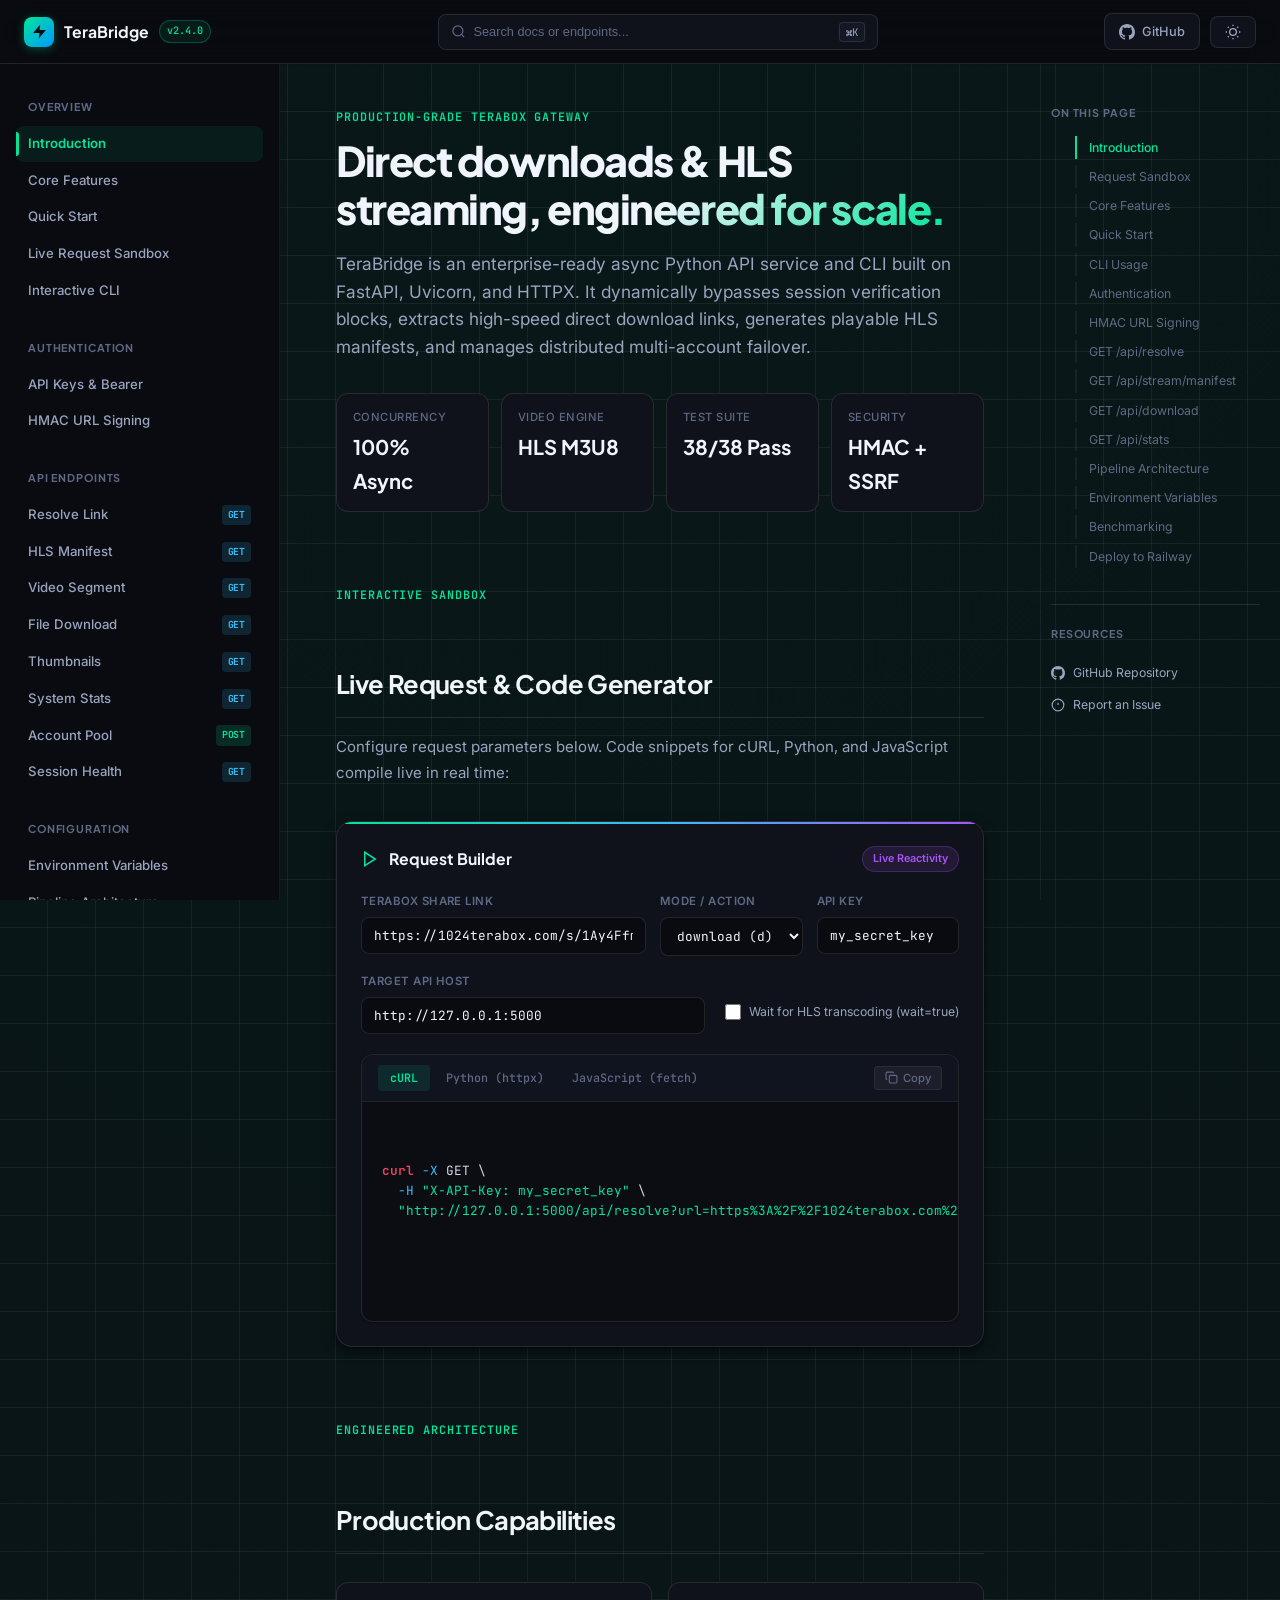
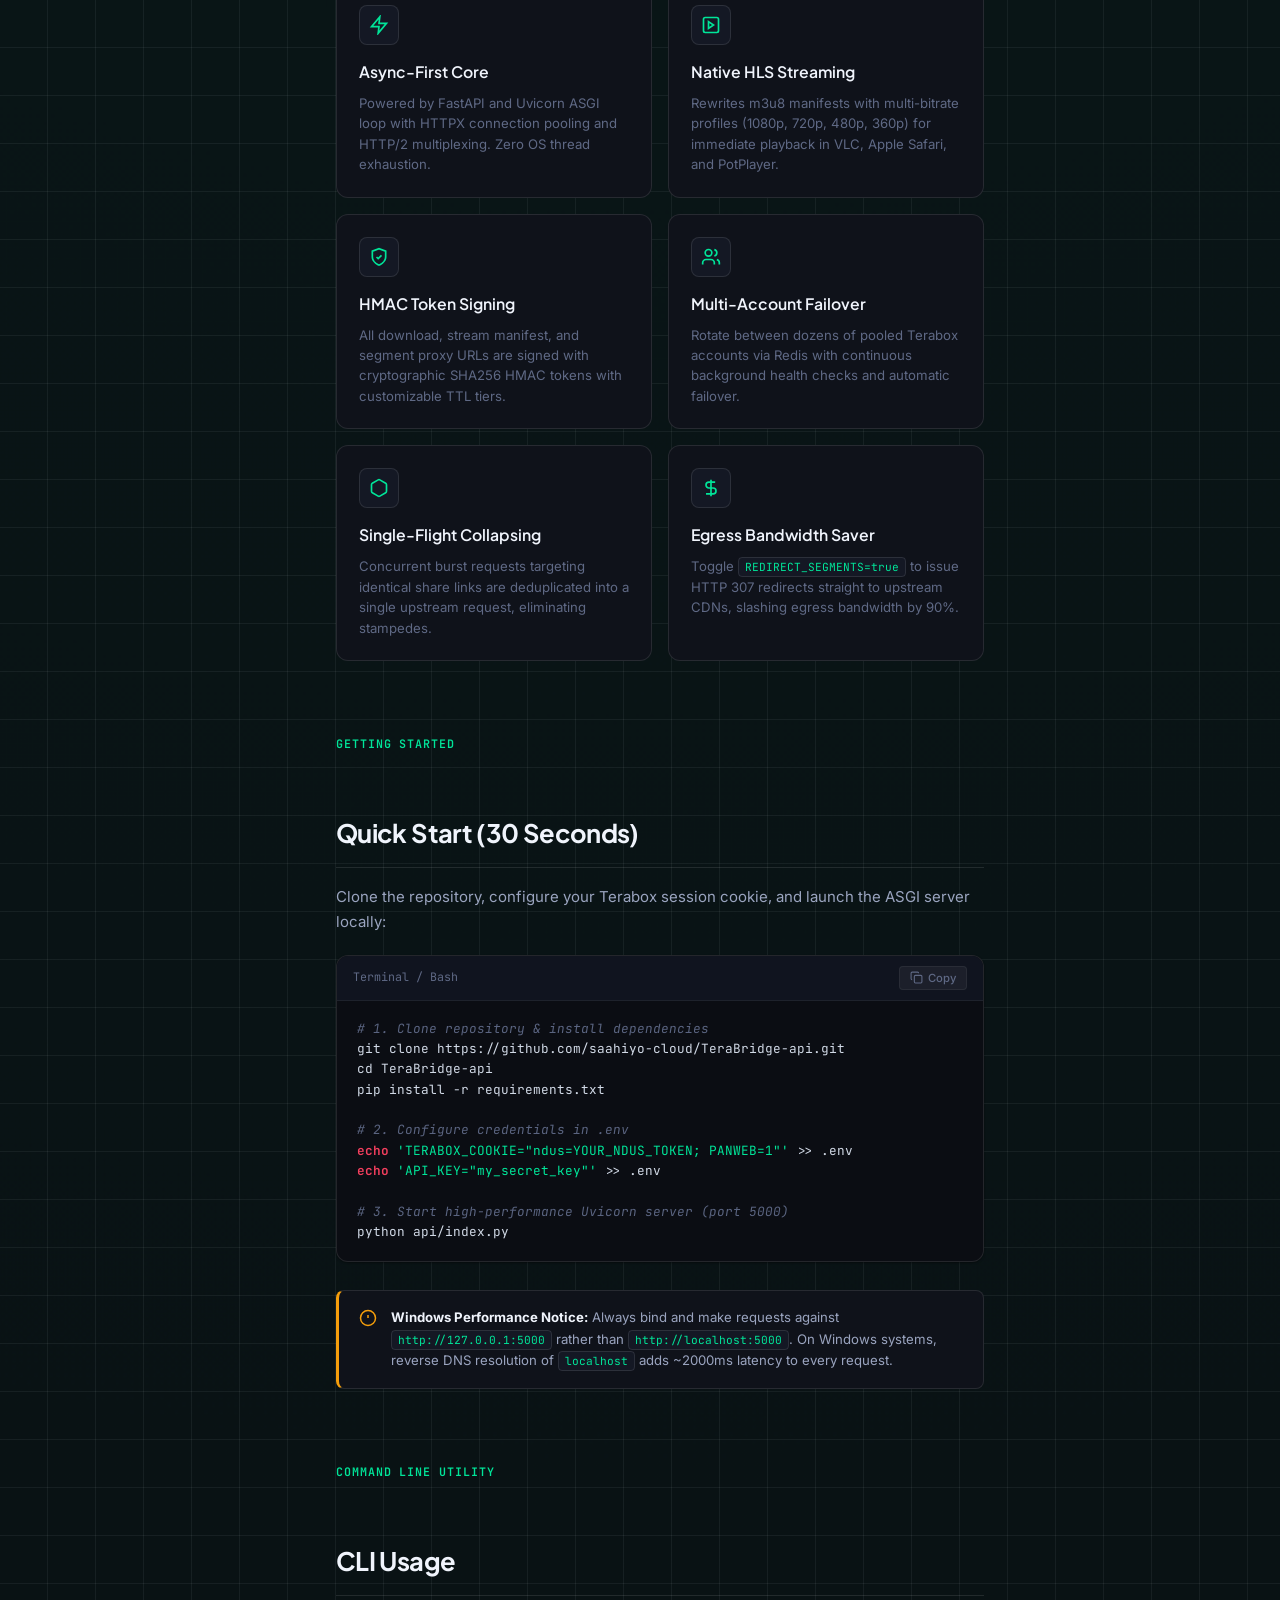
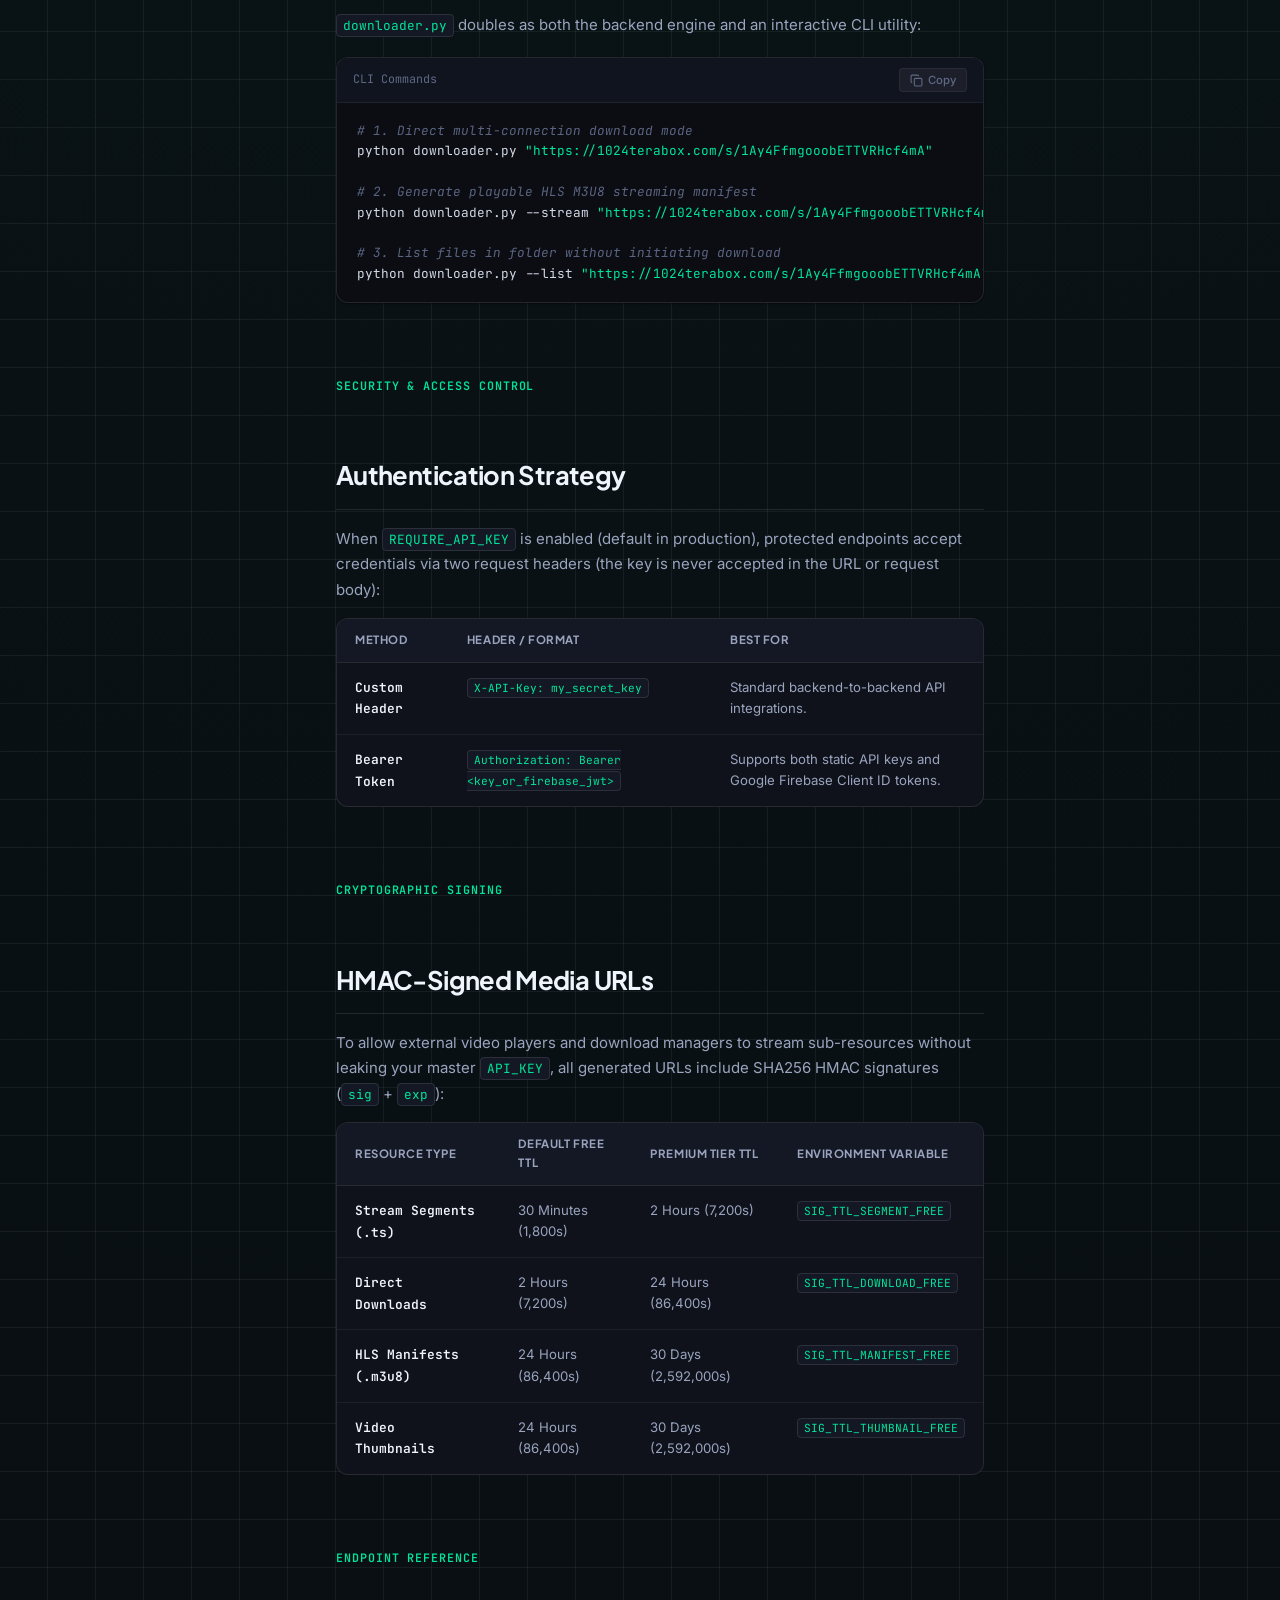
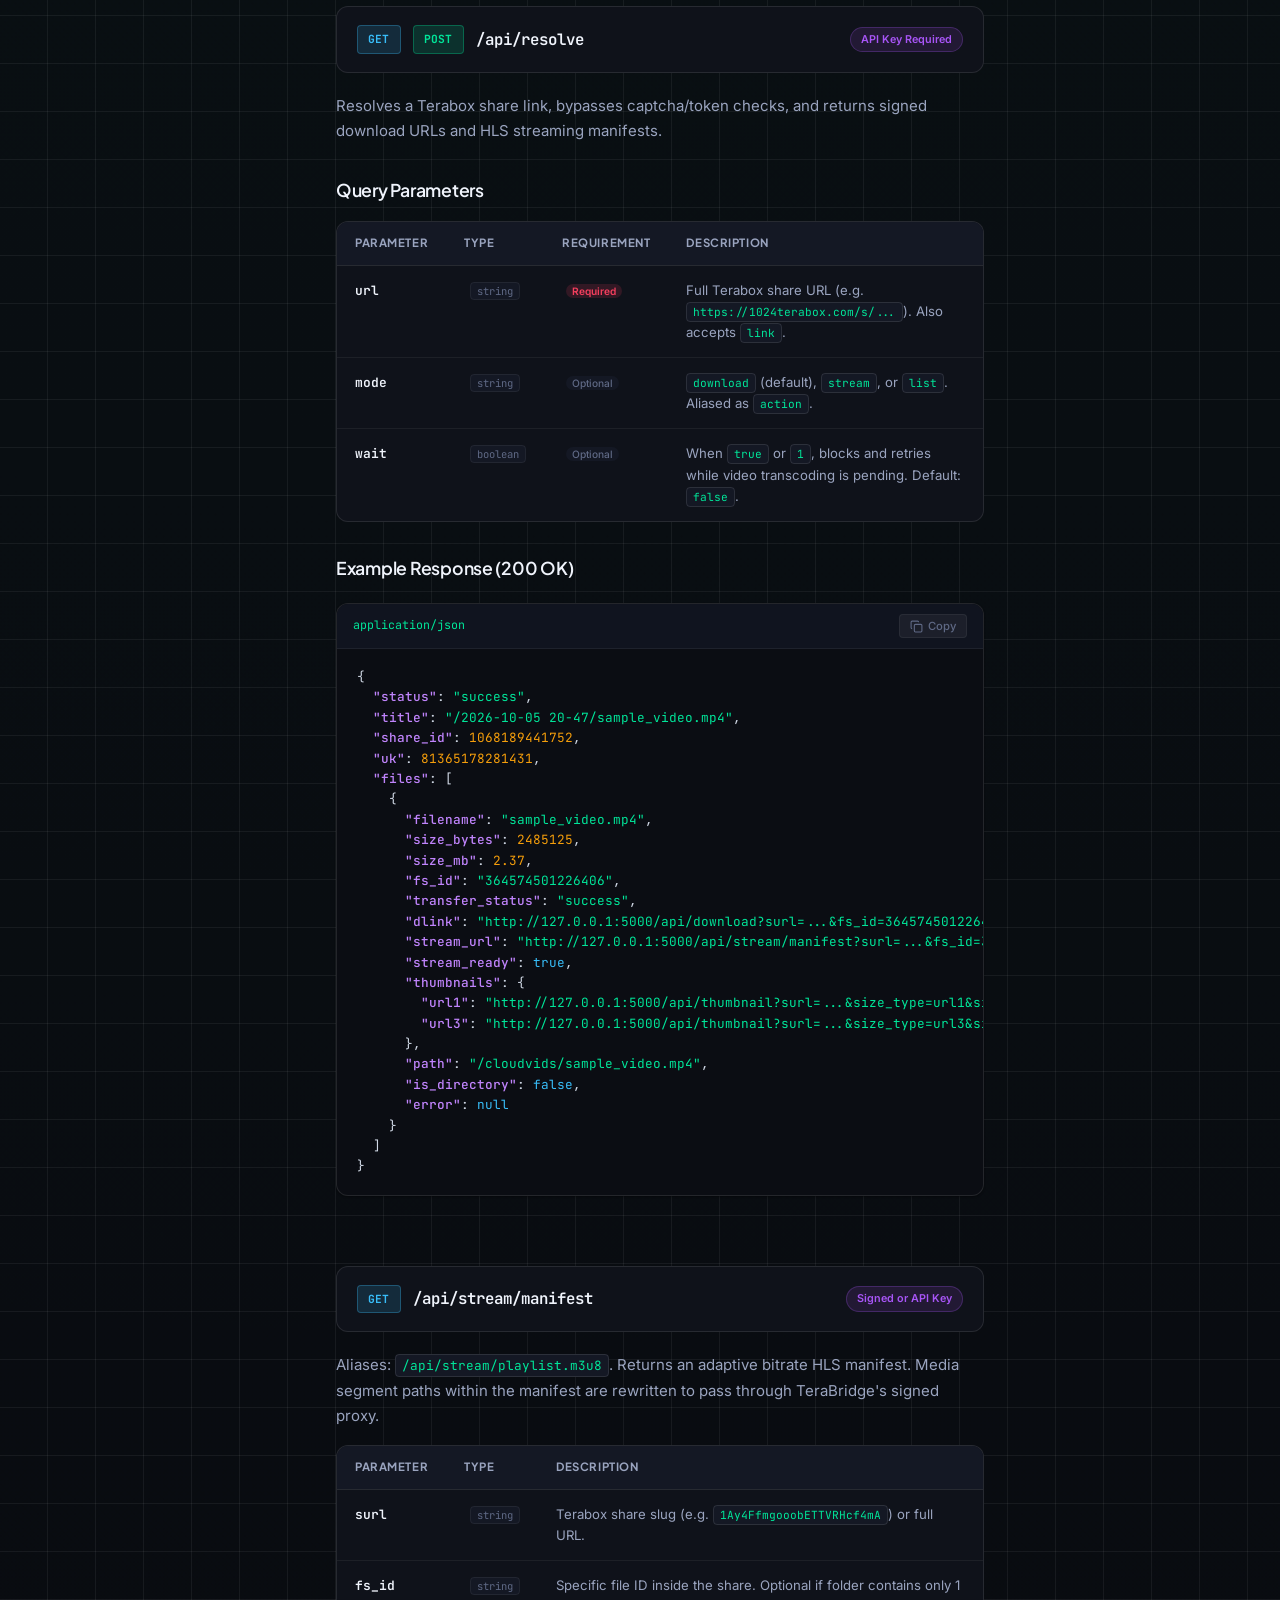
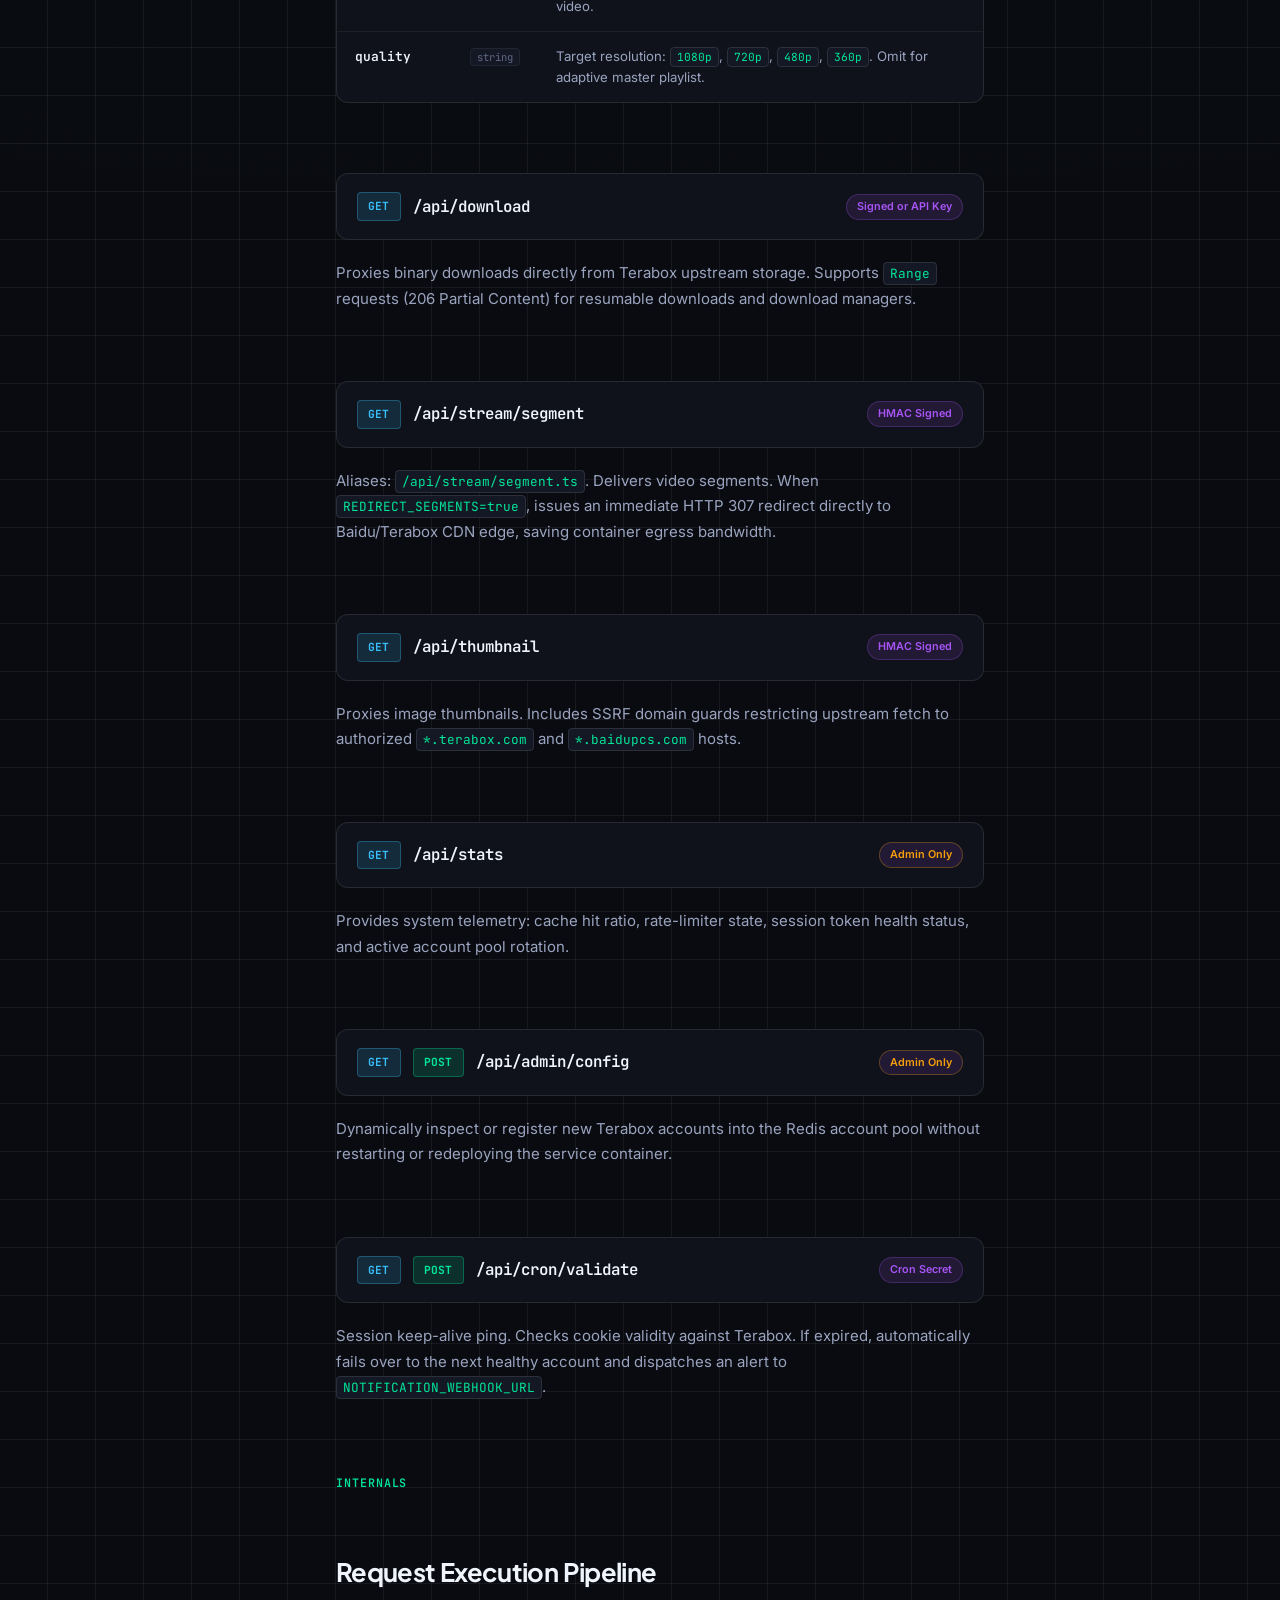
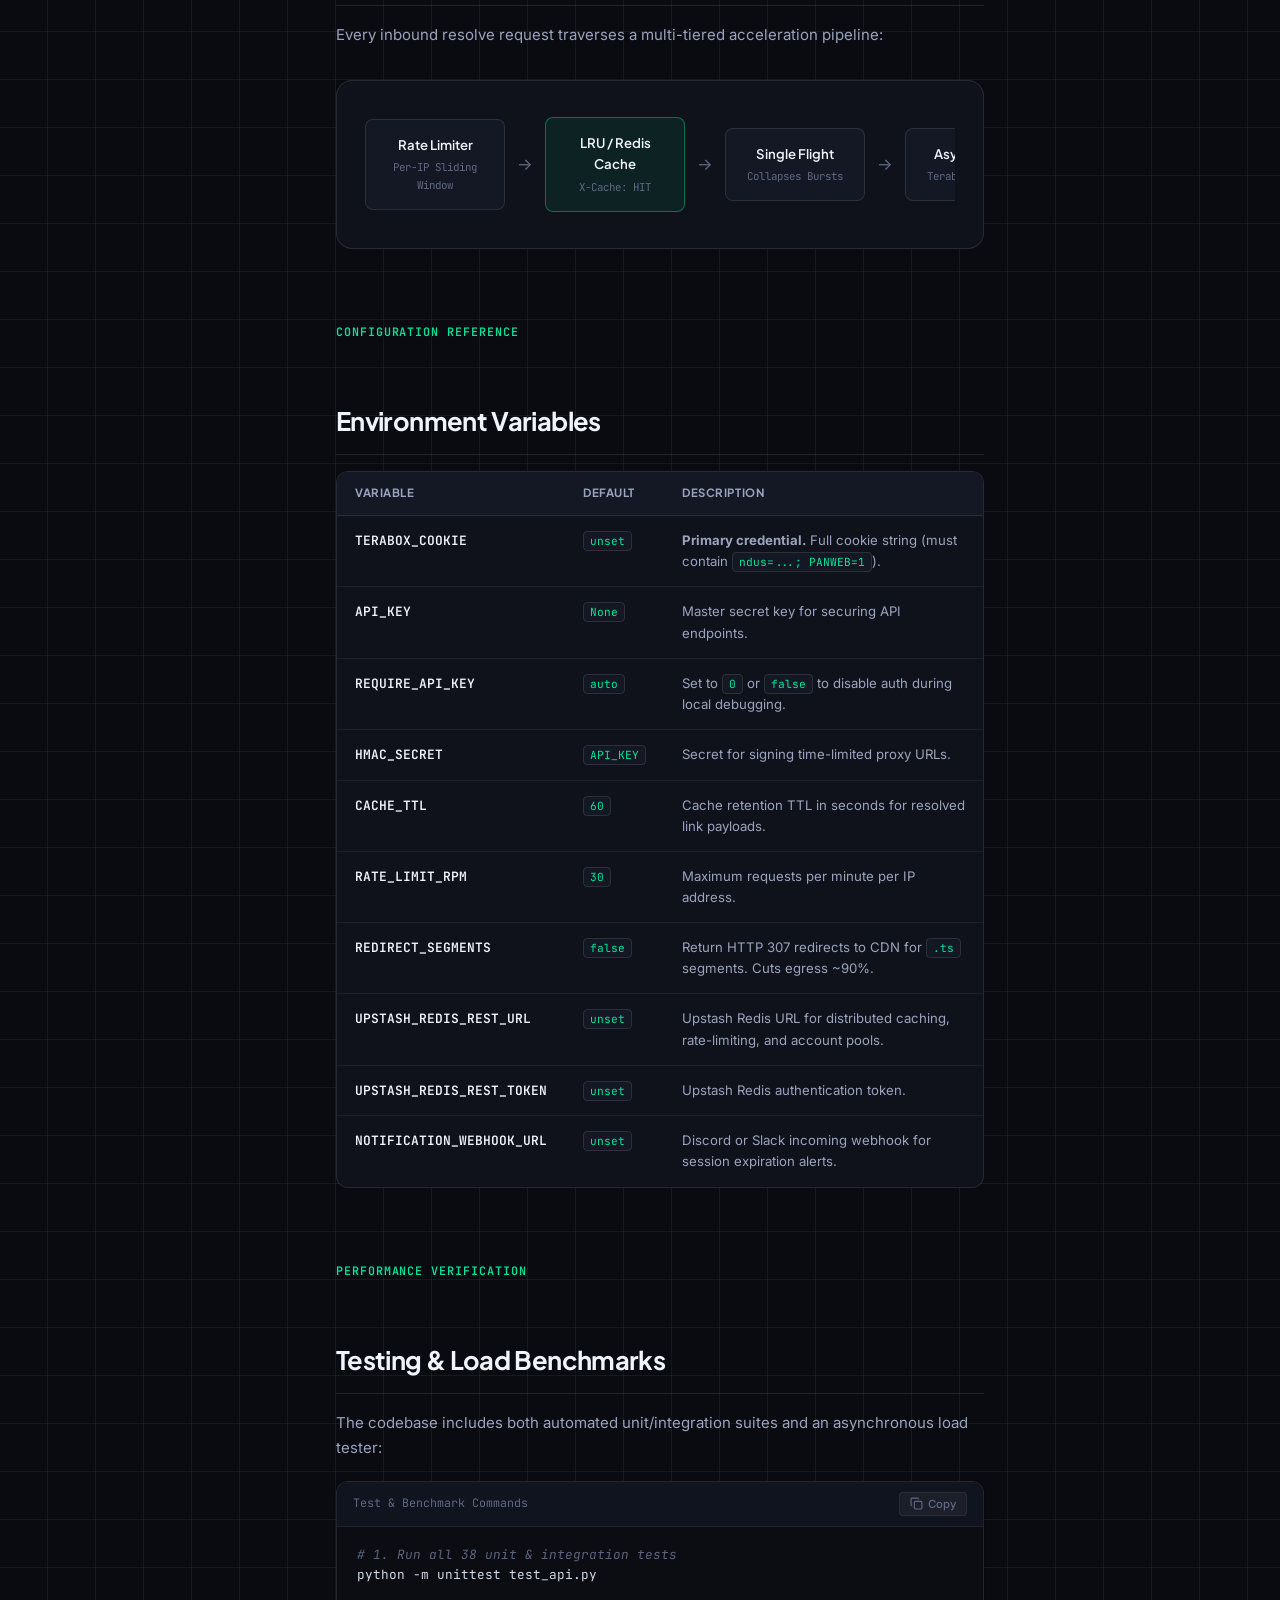
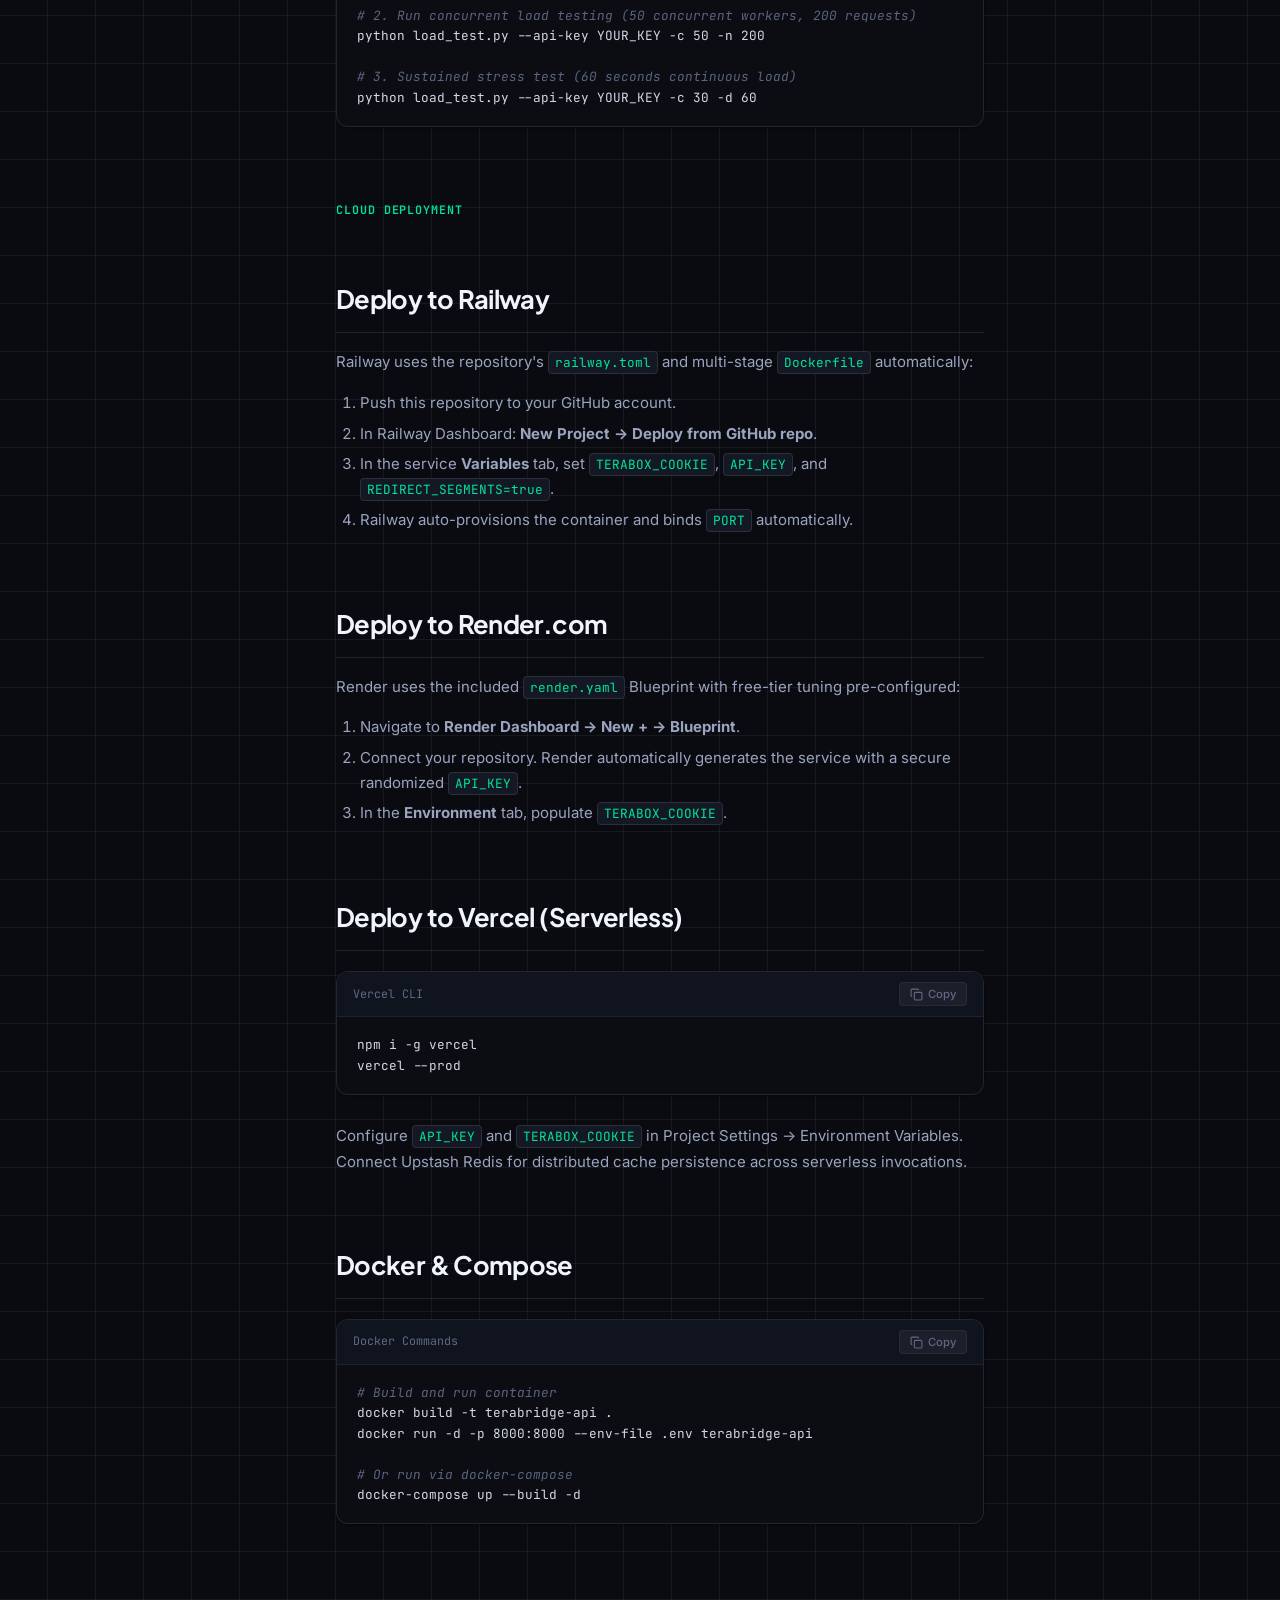
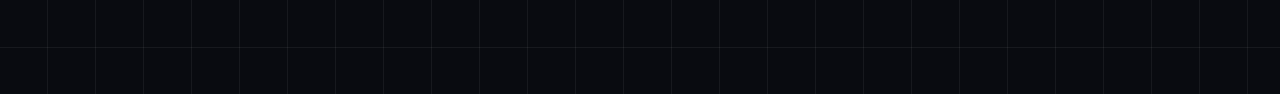
==== commit ded34a47: "Production hardening: rate limiter, header-only API keys, input validation, security headers - rate " ====
--- a/docs/index.html
+++ b/docs/index.html
@@ -344,7 +344,7 @@
     <section class="docs-section" id="authentication">
       <div class="eyebrow">Security &amp; Access Control</div>
       <h2 class="section-heading">Authentication Strategy</h2>
-      <p>When <code>REQUIRE_API_KEY</code> is enabled (default in production), protected endpoints accept credentials via four distinct channels:</p>
+      <p>When <code>REQUIRE_API_KEY</code> is enabled (default in production), protected endpoints accept credentials via two request headers (the key is never accepted in the URL or request body):</p>
 
       <div class="spec-table-wrap">
         <table class="spec-table">
@@ -365,16 +365,6 @@
               <td><span class="param-name">Bearer Token</span></td>
               <td><code>Authorization: Bearer &lt;key_or_firebase_jwt&gt;</code></td>
               <td>Supports both static API keys and Google Firebase Client ID tokens.</td>
-            </tr>
-            <tr>
-              <td><span class="param-name">Query Parameter</span></td>
-              <td><code>?key=my_secret_key</code> or <code>?api_key=my_secret_key</code></td>
-              <td>Direct media player feeds (VLC, PotPlayer, Infuse, Kodi).</td>
-            </tr>
-            <tr>
-              <td><span class="param-name">JSON Body</span></td>
-              <td><code>{ "key": "my_secret_key" }</code></td>
-              <td>POST requests to <code>/api/resolve</code> or admin control endpoints.</td>
             </tr>
           </tbody>
         </table>
